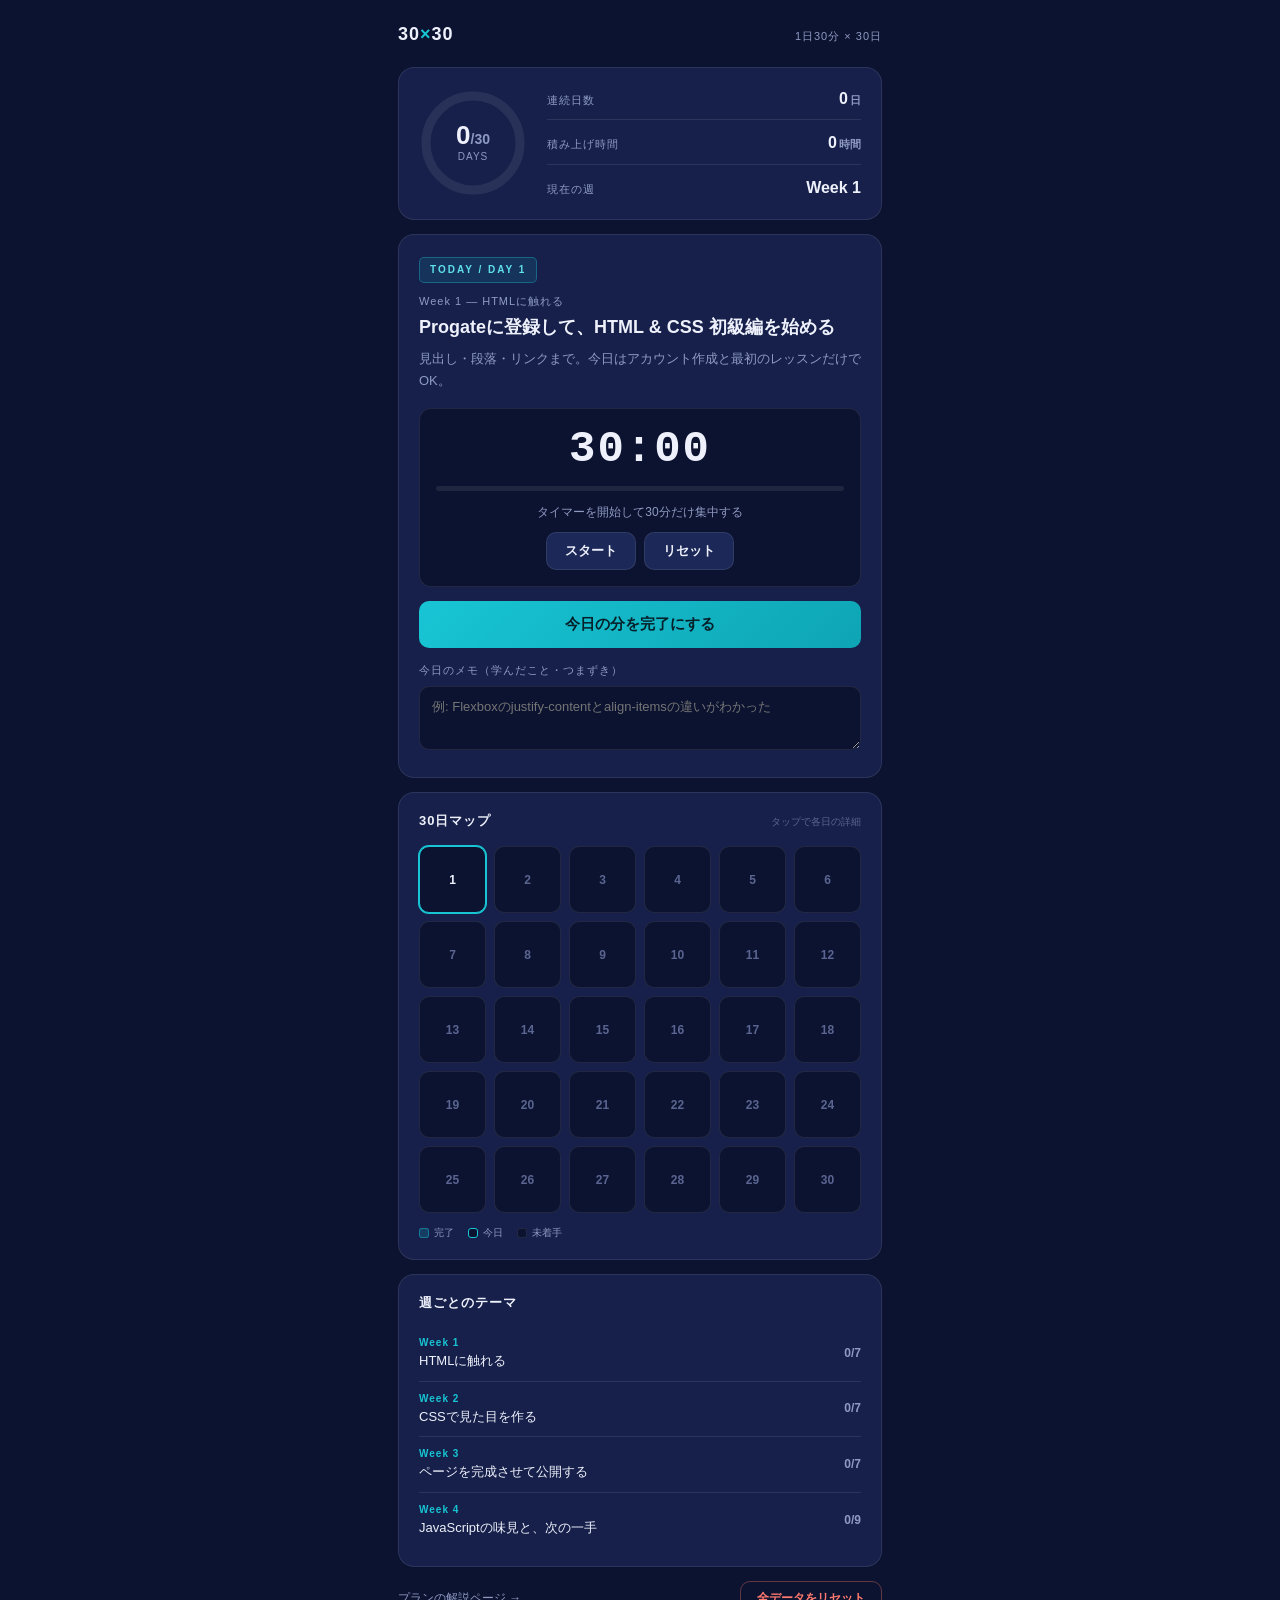
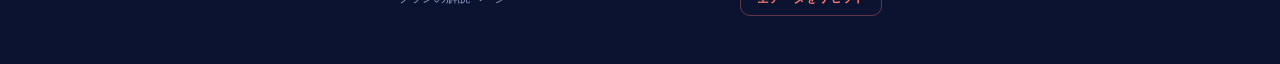
==== index.html @ 1e8e8211 "Add files via upload" ====
<!DOCTYPE html>
<html lang="ja">
<head>
  <meta charset="UTF-8">
  <meta name="viewport" content="width=device-width, initial-scale=1, viewport-fit=cover">
  <meta name="theme-color" content="#0c1330">
  <meta name="apple-mobile-web-app-capable" content="yes">
  <meta name="apple-mobile-web-app-status-bar-style" content="black-translucent">
  <title>30×30 — 1日30分×30日</title>
  <link rel="icon" href="data:image/svg+xml,%3Csvg xmlns='http://www.w3.org/2000/svg' viewBox='0 0 32 32'%3E%3Crect width='32' height='32' rx='7' fill='%230c1330'/%3E%3Ccircle cx='16' cy='16' r='10' fill='none' stroke='%2318c5d4' stroke-width='3.5' stroke-linecap='round' stroke-dasharray='47 16' transform='rotate(-90 16 16)'/%3E%3C/svg%3E">
  <style>
    :root {
      --bg: #0c1330;
      --surface: #16204a;
      --surface2: #1c2857;
      --line: rgba(255, 255, 255, 0.09);
      --text: #eef1fb;
      --muted: #8f9ac2;
      --dim: #5a6591;
      --accent: #18c5d4;
      --accent-soft: #5fe0ea;
      --danger: #ff7a6e;
      --mono: 'SF Mono', ui-monospace, 'Cascadia Code', Menlo, monospace;
    }
    * { box-sizing: border-box; margin: 0; padding: 0; -webkit-tap-highlight-color: transparent; }
    html { height: 100%; }
    body {
      font-family: 'Noto Sans JP', 'Hiragino Kaku Gothic ProN', 'Hiragino Sans', 'Yu Gothic', 'Meiryo', sans-serif;
      background: var(--bg);
      color: var(--text);
      min-height: 100%;
      line-height: 1.6;
      padding: env(safe-area-inset-top) 0 env(safe-area-inset-bottom);
    }
    .app { max-width: 520px; margin: 0 auto; padding: 20px 18px 48px; }

    /* ── Header ── */
    .app-head { display: flex; align-items: baseline; justify-content: space-between; margin-bottom: 18px; }
    .app-title { font-size: 18px; font-weight: 800; letter-spacing: 1px; }
    .app-title .x { color: var(--accent); }
    .app-sub { font-size: 11px; color: var(--muted); letter-spacing: 1px; }

    /* ── Hero: ring + stats ── */
    .hero {
      display: flex; align-items: center; gap: 20px;
      background: var(--surface); border: 1px solid var(--line);
      border-radius: 16px; padding: 18px 20px; margin-bottom: 14px;
    }
    .ring-wrap { position: relative; width: 108px; height: 108px; flex-shrink: 0; }
    .ring-wrap svg { transform: rotate(-90deg); }
    .ring-bg { stroke: rgba(255,255,255,0.08); }
    .ring-fg { stroke: var(--accent); transition: stroke-dashoffset 0.5s ease; }
    .ring-center {
      position: absolute; inset: 0; display: flex; flex-direction: column;
      align-items: center; justify-content: center;
    }
    .ring-center .big { font-size: 26px; font-weight: 800; font-variant-numeric: tabular-nums; line-height: 1.1; }
    .ring-center .small { font-size: 10px; color: var(--muted); letter-spacing: 1px; }
    .hero-stats { flex: 1; display: flex; flex-direction: column; gap: 10px; }
    .stat { display: flex; align-items: baseline; justify-content: space-between; border-bottom: 1px solid var(--line); padding-bottom: 8px; }
    .stat:last-child { border-bottom: none; padding-bottom: 0; }
    .stat .k { font-size: 11px; color: var(--muted); letter-spacing: 1px; }
    .stat .v { font-size: 16px; font-weight: 800; font-variant-numeric: tabular-nums; }
    .stat .v .unit { font-size: 11px; font-weight: 600; color: var(--muted); margin-left: 2px; }

    /* ── Today card ── */
    .today {
      background: var(--surface); border: 1px solid var(--line);
      border-radius: 16px; padding: 20px; margin-bottom: 14px;
    }
    .today-eyebrow {
      display: inline-block; font-size: 10px; font-weight: 800; letter-spacing: 2px;
      color: var(--accent-soft); background: rgba(24,197,212,0.12);
      border: 1px solid rgba(24,197,212,0.35);
      padding: 4px 10px; border-radius: 5px; margin-bottom: 10px;
    }
    .today-week { font-size: 11px; color: var(--muted); letter-spacing: 1px; margin-bottom: 4px; }
    .today-title { font-size: 18px; font-weight: 800; line-height: 1.45; margin-bottom: 8px; text-wrap: balance; }
    .today-desc { font-size: 13px; color: var(--muted); line-height: 1.7; margin-bottom: 16px; }

    /* ── Timer ── */
    .timer {
      background: var(--bg); border: 1px solid var(--line); border-radius: 12px;
      padding: 16px; text-align: center; margin-bottom: 14px;
    }
    .timer-digits {
      font-family: var(--mono); font-size: 44px; font-weight: 700;
      font-variant-numeric: tabular-nums; letter-spacing: 2px; line-height: 1.1;
    }
    .timer.running .timer-digits { color: var(--accent-soft); }
    .timer.finished .timer-digits { color: var(--accent); }
    .timer-track { height: 5px; background: rgba(255,255,255,0.08); border-radius: 3px; overflow: hidden; margin: 12px 0; }
    .timer-fill { height: 100%; width: 0%; background: linear-gradient(90deg, var(--accent), var(--accent-soft)); border-radius: 3px; transition: width 1s linear; }
    .timer-msg { font-size: 12px; color: var(--muted); min-height: 18px; }
    .timer.finished .timer-msg { color: var(--accent-soft); font-weight: 700; }
    .timer-btns { display: flex; gap: 8px; justify-content: center; margin-top: 10px; }

    /* ── Buttons ── */
    button {
      font-family: inherit; cursor: pointer; border: none; border-radius: 10px;
      font-weight: 800; transition: opacity 0.15s ease, transform 0.05s ease;
    }
    button:active { transform: scale(0.98); }
    button:focus-visible { outline: 2px solid var(--accent-soft); outline-offset: 2px; }
    .btn-primary {
      width: 100%; padding: 14px; font-size: 15px;
      background: linear-gradient(135deg, var(--accent), #0ea5b5); color: #06202a;
    }
    .btn-primary:disabled { opacity: 0.35; cursor: default; }
    .btn-ghost {
      padding: 9px 18px; font-size: 13px; background: var(--surface2);
      color: var(--text); border: 1px solid var(--line);
    }
    .btn-danger-ghost {
      padding: 8px 16px; font-size: 12px; background: none;
      color: var(--danger); border: 1px solid rgba(255,122,110,0.35);
    }

    /* ── Note ── */
    .note-field { margin-top: 14px; }
    .note-field label { display: block; font-size: 11px; color: var(--muted); letter-spacing: 1px; margin-bottom: 6px; }
    .note-field textarea {
      width: 100%; min-height: 64px; resize: vertical;
      background: var(--bg); color: var(--text);
      border: 1px solid var(--line); border-radius: 10px;
      padding: 10px 12px; font-family: inherit; font-size: 13px; line-height: 1.6;
    }
    .note-field textarea:focus { outline: none; border-color: rgba(24,197,212,0.5); }

    /* ── Map ── */
    .map-card {
      background: var(--surface); border: 1px solid var(--line);
      border-radius: 16px; padding: 18px 20px; margin-bottom: 14px;
    }
    .map-head { display: flex; justify-content: space-between; align-items: baseline; margin-bottom: 14px; }
    .map-head h2 { font-size: 13px; font-weight: 800; letter-spacing: 1px; }
    .map-head .hint { font-size: 10px; color: var(--dim); }
    .map-grid { display: grid; grid-template-columns: repeat(6, 1fr); gap: 8px; }
    .cell {
      aspect-ratio: 1; border-radius: 10px; border: 1px solid var(--line);
      background: var(--bg); color: var(--dim);
      font-size: 12px; font-weight: 800; font-variant-numeric: tabular-nums;
      display: flex; align-items: center; justify-content: center;
      cursor: pointer; padding: 0;
    }
    .cell.done { background: rgba(24,197,212,0.18); border-color: rgba(24,197,212,0.45); color: var(--accent-soft); }
    .cell.current { border-color: var(--accent); color: var(--text); box-shadow: 0 0 0 1px var(--accent); }
    .cell.selected { background: var(--accent); border-color: var(--accent); color: #06202a; }
    .map-legend { display: flex; gap: 14px; margin-top: 12px; font-size: 10px; color: var(--muted); }
    .map-legend span { display: flex; align-items: center; gap: 5px; }
    .lg { width: 10px; height: 10px; border-radius: 3px; display: inline-block; }
    .lg.done { background: rgba(24,197,212,0.18); border: 1px solid rgba(24,197,212,0.45); }
    .lg.current { background: var(--bg); border: 1px solid var(--accent); }
    .lg.todo { background: var(--bg); border: 1px solid var(--line); }

    /* ── Detail (selected day) ── */
    .detail {
      background: var(--surface); border: 1px solid var(--line);
      border-radius: 16px; padding: 20px; margin-bottom: 14px;
    }
    .detail .status { font-size: 11px; font-weight: 800; letter-spacing: 1px; margin-bottom: 8px; }
    .detail .status.is-done { color: var(--accent-soft); }
    .detail .status.is-todo { color: var(--muted); }
    .detail .today-title { font-size: 16px; }
    .detail .btn-row { margin-top: 14px; }

    /* ── Weeks overview ── */
    .weeks {
      background: var(--surface); border: 1px solid var(--line);
      border-radius: 16px; padding: 18px 20px; margin-bottom: 14px;
    }
    .weeks h2 { font-size: 13px; font-weight: 800; letter-spacing: 1px; margin-bottom: 12px; }
    .week-row { display: flex; justify-content: space-between; align-items: center; padding: 9px 0; border-bottom: 1px solid var(--line); }
    .week-row:last-child { border-bottom: none; }
    .week-row .wl { font-size: 13px; }
    .week-row .wl .wn { font-size: 10px; color: var(--accent); font-weight: 800; letter-spacing: 1px; display: block; }
    .week-row .wc { font-size: 12px; font-weight: 800; color: var(--muted); font-variant-numeric: tabular-nums; }

    /* ── Complete banner ── */
    .complete-banner {
      background: linear-gradient(135deg, rgba(24,197,212,0.18), rgba(95,224,234,0.08));
      border: 1px solid rgba(24,197,212,0.45);
      border-radius: 16px; padding: 22px; text-align: center; margin-bottom: 14px;
    }
    .complete-banner .big { font-size: 22px; font-weight: 800; color: var(--accent-soft); margin-bottom: 6px; }
    .complete-banner p { font-size: 13px; color: var(--text); }
    .complete-banner a { color: var(--accent-soft); font-weight: 800; }

    /* ── Footer ── */
    .app-foot { display: flex; justify-content: space-between; align-items: center; margin-top: 8px; }
    .app-foot a { font-size: 12px; color: var(--muted); text-decoration: none; }
    .app-foot a:hover { color: var(--accent-soft); }

    .hidden { display: none !important; }

    @media (prefers-reduced-motion: reduce) {
      * { transition: none !important; animation: none !important; }
    }
    @media (max-width: 380px) {
      .hero { flex-direction: column; }
      .timer-digits { font-size: 36px; }
    }
  </style>
</head>
<body>
  <div class="app">
    <div class="app-head">
      <div class="app-title">30<span class="x">×</span>30</div>
      <div class="app-sub">1日30分 × 30日</div>
    </div>

    <!-- Hero -->
    <div class="hero">
      <div class="ring-wrap">
        <svg width="108" height="108" viewBox="0 0 108 108" aria-hidden="true">
          <circle class="ring-bg" cx="54" cy="54" r="47" fill="none" stroke-width="9"></circle>
          <circle class="ring-fg" id="ring" cx="54" cy="54" r="47" fill="none" stroke-width="9"
                  stroke-linecap="round" stroke-dasharray="295.3" stroke-dashoffset="295.3"></circle>
        </svg>
        <div class="ring-center">
          <div class="big" id="done-count">0<span style="font-size:14px; color:var(--muted);">/30</span></div>
          <div class="small">DAYS</div>
        </div>
      </div>
      <div class="hero-stats">
        <div class="stat"><span class="k">連続日数</span><span class="v" id="streak">0<span class="unit">日</span></span></div>
        <div class="stat"><span class="k">積み上げ時間</span><span class="v" id="hours">0<span class="unit">時間</span></span></div>
        <div class="stat"><span class="k">現在の週</span><span class="v" id="cur-week">Week 1</span></div>
      </div>
    </div>

    <!-- Complete banner (hidden until all 30 done) -->
    <div class="complete-banner hidden" id="complete-banner">
      <div class="big">30日完走！</div>
      <p>15時間の積み上げ、お疲れさまでした。次は<a href="../income-guide.html">稼ぎ方 完全ガイド</a>でルートを決めて、<a href="../phase1-basics.html">フェーズ1</a>の残りへ。</p>
    </div>

    <!-- Today -->
    <div class="today" id="today-card">
      <span class="today-eyebrow" id="today-eyebrow">TODAY / DAY 1</span>
      <div class="today-week" id="today-week"></div>
      <div class="today-title" id="today-title"></div>
      <div class="today-desc" id="today-desc"></div>

      <div class="timer" id="timer">
        <div class="timer-digits" id="timer-digits">30:00</div>
        <div class="timer-track"><div class="timer-fill" id="timer-fill"></div></div>
        <div class="timer-msg" id="timer-msg">タイマーを開始して30分だけ集中する</div>
        <div class="timer-btns">
          <button class="btn-ghost" id="timer-toggle" type="button">スタート</button>
          <button class="btn-ghost" id="timer-reset" type="button">リセット</button>
        </div>
      </div>

      <button class="btn-primary" id="done-btn" type="button">今日の分を完了にする</button>

      <div class="note-field">
        <label for="today-note">今日のメモ（学んだこと・つまずき）</label>
        <textarea id="today-note" placeholder="例: Flexboxのjustify-contentとalign-itemsの違いがわかった"></textarea>
      </div>
    </div>

    <!-- Map -->
    <div class="map-card">
      <div class="map-head">
        <h2>30日マップ</h2>
        <span class="hint">タップで各日の詳細</span>
      </div>
      <div class="map-grid" id="map-grid"></div>
      <div class="map-legend">
        <span><i class="lg done"></i>完了</span>
        <span><i class="lg current"></i>今日</span>
        <span><i class="lg todo"></i>未着手</span>
      </div>
    </div>

    <!-- Selected day detail -->
    <div class="detail hidden" id="detail">
      <div class="status" id="detail-status"></div>
      <div class="today-week" id="detail-week"></div>
      <div class="today-title" id="detail-title"></div>
      <div class="today-desc" id="detail-desc"></div>
      <div class="note-field">
        <label for="detail-note">この日のメモ</label>
        <textarea id="detail-note"></textarea>
      </div>
      <div class="btn-row">
        <button class="btn-ghost" id="detail-toggle" type="button">完了にする</button>
      </div>
    </div>

    <!-- Weeks -->
    <div class="weeks">
      <h2>週ごとのテーマ</h2>
      <div id="week-rows"></div>
    </div>

    <div class="app-foot">
      <a href="../thirty-day-plan.html">プランの解説ページ →</a>
      <button class="btn-danger-ghost" id="reset-all" type="button">全データをリセット</button>
    </div>
  </div>

  <script>
    (function () {
      'use strict';

      var STORAGE_KEY = 'engineer-30day-app-v1';
      var TIMER_SECONDS = 30 * 60;
      var RING_CIRCUMFERENCE = 295.3;

      var WEEKS = [
        { label: 'Week 1', theme: 'HTMLに触れる' },
        { label: 'Week 2', theme: 'CSSで見た目を作る' },
        { label: 'Week 3', theme: 'ページを完成させて公開する' },
        { label: 'Week 4', theme: 'JavaScriptの味見と、次の一手' }
      ];

      // w: week index (0-3)
      var TASKS = [
        { w: 0, t: 'Progateに登録して、HTML & CSS 初級編を始める', d: '見出し・段落・リンクまで。今日はアカウント作成と最初のレッスンだけでOK。' },
        { w: 0, t: '画像・リストのタグを学ぶ', d: 'img・ul/ol/li。Progateの続きを30分進める。' },
        { w: 0, t: 'フォームとボタンのタグを学ぶ', d: 'input・button・form。「見たことある部品」がタグで書けることを実感する。' },
        { w: 0, t: 'HTML & CSS 初級編のHTMLパートを終える', d: '終わらなければ翌日に持ち越してOK。進捗より継続が優先。' },
        { w: 0, t: 'VS CodeとChromeを準備して、hello.htmlを作る', d: 'ローカルにファイルを作り、ブラウザで開く。教材の外で動かす最初の一歩。' },
        { w: 0, t: '自己紹介ページの骨組みをHTMLだけで書く', d: '名前・趣味・好きなもの3つ。見た目は気にしない。構造だけ。' },
        { w: 0, t: '週の復習 — わからなかったタグをMDNで3つ調べる', d: '「調べて解決する」練習。エンジニアの仕事の半分はこれ。' },
        { w: 1, t: 'CSSの基本 — セレクタ・色・フォント', d: 'ProgateのCSSパートへ。HTMLに色がつく瞬間を体験する。' },
        { w: 1, t: 'ボックスモデルを理解する', d: 'margin・padding・border。CSSで最初につまずく場所なので30分まるごと使う。' },
        { w: 1, t: 'Flexboxで横並びを作る', d: 'display: flex。現代のレイアウトの主役。' },
        { w: 1, t: 'Flexbox Froggyで遊びながら定着させる', d: '無料のブラウザゲーム。24面クリアを目指す（終わらなくてOK）。' },
        { w: 1, t: '自己紹介ページにCSSを当てる', d: '背景色・文字色・余白。DAY 6の骨組みに見た目をつける。' },
        { w: 1, t: 'ヘッダーとカード風レイアウトを作る', d: '上部にタイトルバー、コンテンツを白いカードに。Flexboxを実戦投入。' },
        { w: 1, t: '週の復習 — 好きなサイトを観察して1ブロック真似る', d: '「このボタンはどう作られている？」と右クリック→検証で覗いてみる。' },
        { w: 2, t: 'フォントと配色を決めて適用する', d: 'Google Fontsから1書体、色は3色まで（背景・文字・アクセント）。' },
        { w: 2, t: 'メディアクエリの基本を学ぶ', d: '@media (max-width: 600px)。画面幅で見た目を変える仕組み。' },
        { w: 2, t: '自己紹介ページをスマホ対応にする', d: 'Chromeの検証モードでスマホ表示を確認しながら調整。' },
        { w: 2, t: 'GitHubアカウントとリポジトリを作る', d: 'アカウント作成 → 「my-profile」リポジトリ作成 → ファイルをアップロード。' },
        { w: 2, t: 'GitHub Pagesで公開する', d: 'Settings → Pages → 公開。自分のページがURL付きでネット上に存在する日。' },
        { w: 2, t: '公開ページをスマホの実機で見て微調整する', d: '文字が小さい・はみ出す等を直して再アップロード。' },
        { w: 2, t: '週の復習 — 公開URLを1人に見せて感想を1つもらう', d: '「人に見せる」心理的ハードルを最小サイズで越えておく。' },
        { w: 3, t: 'JavaScript初級を始める — 変数と計算', d: 'ProgateのJavaScriptコースへ。「動きを作る言語」の最初の一歩。' },
        { w: 3, t: '条件分岐（if / else）', d: '「もし〜なら」をコードで書く。プログラミングの本体に触れる。' },
        { w: 3, t: '関数', d: '処理に名前をつけて使い回す仕組み。' },
        { w: 3, t: '配列とループ', d: '複数のデータをまとめて処理する。ここまでがJSの基礎4点セット。' },
        { w: 3, t: 'DOM操作の初歩 — ボタンで文字を変える', d: 'HTMLの要素をJSから書き換える。Webページが「動く」原理。' },
        { w: 3, t: '自己紹介ページに「動く要素」を1つ足す', d: 'ボタンで挨拶が切り替わる、ダークモード切替など。小さくてOK。' },
        { w: 3, t: '総復習 — できたこと・わからないことを書き出す', d: '箇条書きでOK。この記録が次の計画の材料になる。' },
        { w: 3, t: '「稼ぎ方 完全ガイド」を読んで目標ルートを決める', d: '正社員・副業・フリーランス。どこを目指すかで次の学習内容が変わる。' },
        { w: 3, t: '次の30日の計画を立てる', d: '時間を増やして本格参入するか、30分継続か。ここまで来たら適性は十分ある。' }
      ];

      // ── State ──
      function load() {
        try {
          var raw = JSON.parse(localStorage.getItem(STORAGE_KEY));
          if (raw && typeof raw === 'object' && raw.days) return raw;
        } catch (e) { /* fall through */ }
        return { days: {} };
      }
      function save() { localStorage.setItem(STORAGE_KEY, JSON.stringify(state)); }

      var state = load();
      var selectedDay = null; // 1-based day shown in detail panel, or null

      function dayData(n) { return state.days[n] || {}; }
      function isDone(n) { return !!dayData(n).done; }
      function setDay(n, patch) {
        var cur = state.days[n] || {};
        for (var k in patch) cur[k] = patch[k];
        state.days[n] = cur;
        save();
      }

      function currentDay() {
        for (var i = 1; i <= 30; i++) { if (!isDone(i)) return i; }
        return null; // all complete
      }
      function doneCount() {
        var c = 0;
        for (var i = 1; i <= 30; i++) { if (isDone(i)) c++; }
        return c;
      }

      function localDateStr(d) {
        return d.getFullYear() + '-' +
          String(d.getMonth() + 1).padStart(2, '0') + '-' +
          String(d.getDate()).padStart(2, '0');
      }
      function streak() {
        var dates = {};
        for (var i = 1; i <= 30; i++) {
          var da = dayData(i);
          if (da.done && da.doneAt) dates[da.doneAt] = true;
        }
        var count = 0;
        var cursor = new Date();
        // streak counts through yesterday if today's session isn't done yet
        if (!dates[localDateStr(cursor)]) cursor.setDate(cursor.getDate() - 1);
        while (dates[localDateStr(cursor)]) {
          count++;
          cursor.setDate(cursor.getDate() - 1);
        }
        return count;
      }

      // ── Elements ──
      var $ = function (id) { return document.getElementById(id); };
      var ring = $('ring');
      var mapGrid = $('map-grid');
      var weekRows = $('week-rows');

      // Build map cells once
      var cells = [];
      for (var i = 1; i <= 30; i++) {
        (function (n) {
          var b = document.createElement('button');
          b.type = 'button';
          b.className = 'cell';
          b.textContent = n;
          b.setAttribute('aria-label', 'DAY ' + n + ': ' + TASKS[n - 1].t);
          b.addEventListener('click', function () {
            selectedDay = (selectedDay === n) ? null : n;
            render();
            if (selectedDay) $('detail').scrollIntoView({ behavior: 'smooth', block: 'nearest' });
          });
          mapGrid.appendChild(b);
          cells.push(b);
        })(i);
      }

      // ── Render ──
      function render() {
        var done = doneCount();
        var cur = currentDay();

        // hero
        $('done-count').innerHTML = done + '<span style="font-size:14px; color:var(--muted);">/30</span>';
        ring.style.strokeDashoffset = String(RING_CIRCUMFERENCE * (1 - done / 30));
        $('streak').innerHTML = streak() + '<span class="unit">日</span>';
        $('hours').innerHTML = (Math.round(done * 0.5 * 10) / 10) + '<span class="unit">時間</span>';
        $('cur-week').textContent = cur ? WEEKS[TASKS[cur - 1].w].label : '完走';

        // today card / complete banner
        if (cur === null) {
          $('complete-banner').classList.remove('hidden');
          $('today-card').classList.add('hidden');
        } else {
          $('complete-banner').classList.add('hidden');
          $('today-card').classList.remove('hidden');
          var task = TASKS[cur - 1];
          $('today-eyebrow').textContent = 'TODAY / DAY ' + cur;
          $('today-week').textContent = WEEKS[task.w].label + ' — ' + WEEKS[task.w].theme;
          $('today-title').textContent = task.t;
          $('today-desc').textContent = task.d;
          var note = $('today-note');
          if (note.dataset.day !== String(cur)) {
            note.dataset.day = String(cur);
            note.value = dayData(cur).note || '';
          }
        }

        // map
        cells.forEach(function (cell, idx) {
          var n = idx + 1;
          cell.classList.toggle('done', isDone(n));
          cell.classList.toggle('current', cur === n);
          cell.classList.toggle('selected', selectedDay === n);
        });

        // detail
        if (selectedDay) {
          $('detail').classList.remove('hidden');
          var t = TASKS[selectedDay - 1];
          var d = dayData(selectedDay);
          var st = $('detail-status');
          st.textContent = 'DAY ' + selectedDay + ' — ' + (d.done ? '完了' + (d.doneAt ? '（' + d.doneAt + '）' : '') : '未完了');
          st.className = 'status ' + (d.done ? 'is-done' : 'is-todo');
          $('detail-week').textContent = WEEKS[t.w].label + ' — ' + WEEKS[t.w].theme;
          $('detail-title').textContent = t.t;
          $('detail-desc').textContent = t.d;
          $('detail-toggle').textContent = d.done ? '未完了に戻す' : '完了にする';
          var dnote = $('detail-note');
          if (dnote.dataset.day !== String(selectedDay)) {
            dnote.dataset.day = String(selectedDay);
            dnote.value = d.note || '';
          }
        } else {
          $('detail').classList.add('hidden');
          $('detail-note').dataset.day = '';
        }

        // weeks overview
        weekRows.innerHTML = '';
        WEEKS.forEach(function (w, wi) {
          var total = 0, wd = 0;
          TASKS.forEach(function (t, ti) {
            if (t.w === wi) { total++; if (isDone(ti + 1)) wd++; }
          });
          var row = document.createElement('div');
          row.className = 'week-row';
          var left = document.createElement('div');
          left.className = 'wl';
          var wn = document.createElement('span');
          wn.className = 'wn';
          wn.textContent = w.label;
          left.appendChild(wn);
          left.appendChild(document.createTextNode(w.theme));
          var right = document.createElement('span');
          right.className = 'wc';
          right.textContent = wd + '/' + total;
          row.appendChild(left);
          row.appendChild(right);
          weekRows.appendChild(row);
        });
      }

      // ── Actions ──
      $('done-btn').addEventListener('click', function () {
        var cur = currentDay();
        if (cur === null) return;
        setDay(cur, { done: true, doneAt: localDateStr(new Date()) });
        resetTimer();
        render();
      });

      $('today-note').addEventListener('input', function () {
        var day = Number(this.dataset.day);
        if (day) setDay(day, { note: this.value });
      });

      $('detail-note').addEventListener('input', function () {
        var day = Number(this.dataset.day);
        if (day) setDay(day, { note: this.value });
      });

      $('detail-toggle').addEventListener('click', function () {
        if (!selectedDay) return;
        var d = dayData(selectedDay);
        if (d.done) {
          setDay(selectedDay, { done: false, doneAt: null });
        } else {
          setDay(selectedDay, { done: true, doneAt: localDateStr(new Date()) });
        }
        render();
      });

      $('reset-all').addEventListener('click', function () {
        if (!confirm('30日分の進捗とメモをすべて削除します。よろしいですか？')) return;
        state = { days: {} };
        save();
        selectedDay = null;
        resetTimer();
        render();
      });

      // ── Timer ──
      var remaining = TIMER_SECONDS;
      var ticking = null;

      function fmt(sec) {
        var m = Math.floor(sec / 60);
        var s = sec % 60;
        return String(m).padStart(2, '0') + ':' + String(s).padStart(2, '0');
      }
      function renderTimer() {
        $('timer-digits').textContent = fmt(remaining);
        $('timer-fill').style.width = ((TIMER_SECONDS - remaining) / TIMER_SECONDS * 100) + '%';
        document.title = ticking ? fmt(remaining) + ' — 30×30' : '30×30 — 1日30分×30日';
      }
      function stopTicking() {
        if (ticking) { clearInterval(ticking); ticking = null; }
        $('timer').classList.remove('running');
        $('timer-toggle').textContent = remaining === TIMER_SECONDS ? 'スタート' : '再開';
      }
      function resetTimer() {
        stopTicking();
        remaining = TIMER_SECONDS;
        $('timer').classList.remove('finished');
        $('timer-msg').textContent = 'タイマーを開始して30分だけ集中する';
        $('timer-toggle').textContent = 'スタート';
        $('timer-toggle').disabled = false;
        renderTimer();
      }
      function finishTimer() {
        stopTicking();
        $('timer').classList.add('finished');
        $('timer-msg').textContent = '30分お疲れさまでした。ここで強制終了 — 完了ボタンへ！';
        $('timer-toggle').disabled = true;
        if (navigator.vibrate) navigator.vibrate([200, 100, 200]);
        renderTimer();
      }

      $('timer-toggle').addEventListener('click', function () {
        if (ticking) { stopTicking(); renderTimer(); return; }
        if (remaining <= 0) return;
        $('timer').classList.add('running');
        $('timer-toggle').textContent = '一時停止';
        $('timer-msg').textContent = '集中タイム — 乗ってきても30分で止めるのがコツ';
        var lastTick = Date.now();
        ticking = setInterval(function () {
          var now = Date.now();
          var elapsed = Math.round((now - lastTick) / 1000);
          if (elapsed >= 1) {
            remaining = Math.max(0, remaining - elapsed);
            lastTick = now;
            renderTimer();
            if (remaining <= 0) finishTimer();
          }
        }, 250);
      });

      $('timer-reset').addEventListener('click', resetTimer);

      // ── Init ──
      renderTimer();
      render();
    })();
  </script>
</body>
</html>
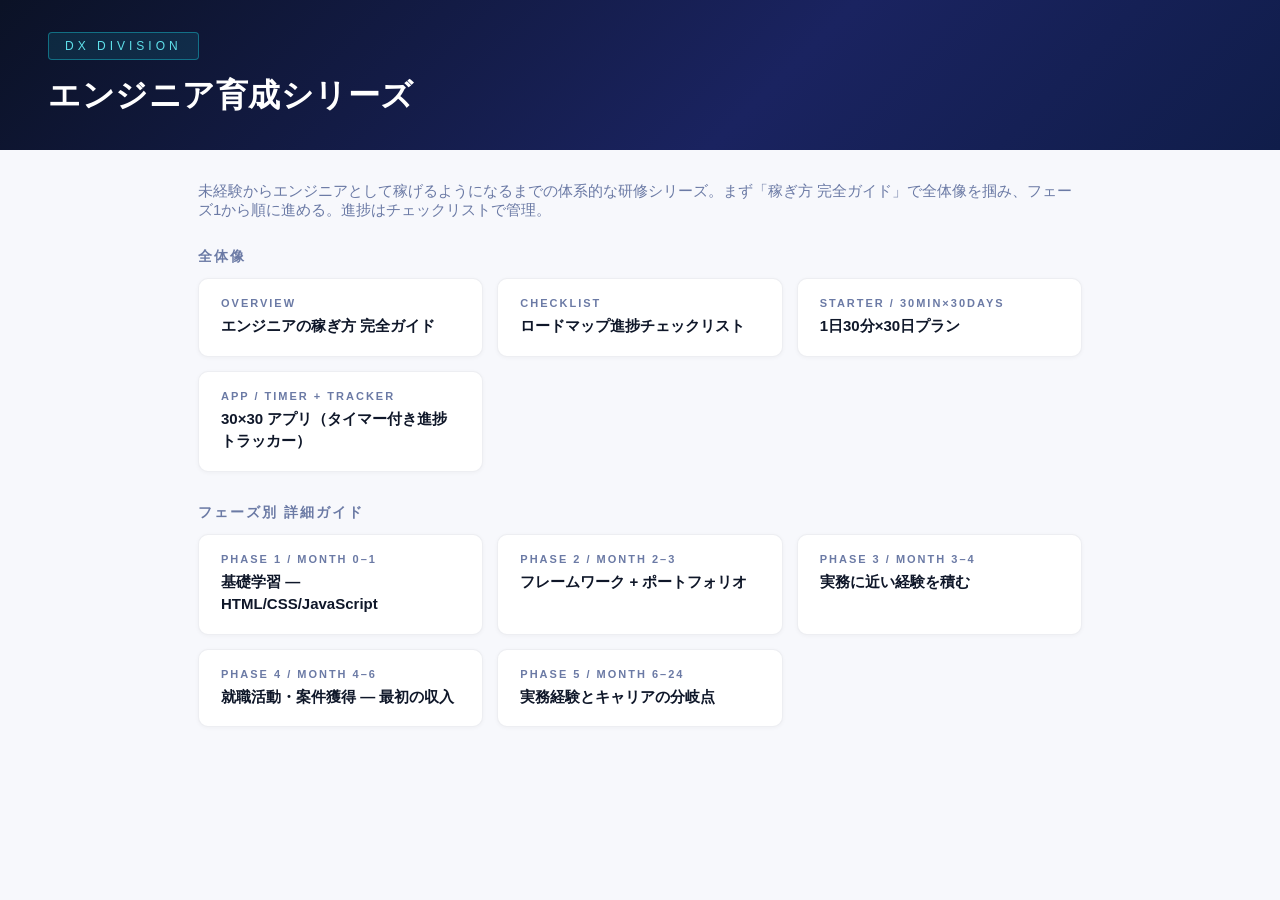
==== commit 0a4edc00: "Add files via upload" ====
--- a/index.html
+++ b/index.html
@@ -2,620 +2,66 @@
 <html lang="ja">
 <head>
   <meta charset="UTF-8">
-  <meta name="viewport" content="width=device-width, initial-scale=1, viewport-fit=cover">
-  <meta name="theme-color" content="#0c1330">
-  <meta name="apple-mobile-web-app-capable" content="yes">
-  <meta name="apple-mobile-web-app-status-bar-style" content="black-translucent">
-  <title>30×30 — 1日30分×30日</title>
-  <link rel="icon" href="data:image/svg+xml,%3Csvg xmlns='http://www.w3.org/2000/svg' viewBox='0 0 32 32'%3E%3Crect width='32' height='32' rx='7' fill='%230c1330'/%3E%3Ccircle cx='16' cy='16' r='10' fill='none' stroke='%2318c5d4' stroke-width='3.5' stroke-linecap='round' stroke-dasharray='47 16' transform='rotate(-90 16 16)'/%3E%3C/svg%3E">
+  <title>エンジニア育成シリーズ - DX室</title>
+  <link rel="stylesheet" href="style.css">
   <style>
-    :root {
-      --bg: #0c1330;
-      --surface: #16204a;
-      --surface2: #1c2857;
-      --line: rgba(255, 255, 255, 0.09);
-      --text: #eef1fb;
-      --muted: #8f9ac2;
-      --dim: #5a6591;
-      --accent: #18c5d4;
-      --accent-soft: #5fe0ea;
-      --danger: #ff7a6e;
-      --mono: 'SF Mono', ui-monospace, 'Cascadia Code', Menlo, monospace;
-    }
-    * { box-sizing: border-box; margin: 0; padding: 0; -webkit-tap-highlight-color: transparent; }
-    html { height: 100%; }
-    body {
-      font-family: 'Noto Sans JP', 'Hiragino Kaku Gothic ProN', 'Hiragino Sans', 'Yu Gothic', 'Meiryo', sans-serif;
-      background: var(--bg);
-      color: var(--text);
-      min-height: 100%;
-      line-height: 1.6;
-      padding: env(safe-area-inset-top) 0 env(safe-area-inset-bottom);
-    }
-    .app { max-width: 520px; margin: 0 auto; padding: 20px 18px 48px; }
-
-    /* ── Header ── */
-    .app-head { display: flex; align-items: baseline; justify-content: space-between; margin-bottom: 18px; }
-    .app-title { font-size: 18px; font-weight: 800; letter-spacing: 1px; }
-    .app-title .x { color: var(--accent); }
-    .app-sub { font-size: 11px; color: var(--muted); letter-spacing: 1px; }
-
-    /* ── Hero: ring + stats ── */
-    .hero {
-      display: flex; align-items: center; gap: 20px;
-      background: var(--surface); border: 1px solid var(--line);
-      border-radius: 16px; padding: 18px 20px; margin-bottom: 14px;
-    }
-    .ring-wrap { position: relative; width: 108px; height: 108px; flex-shrink: 0; }
-    .ring-wrap svg { transform: rotate(-90deg); }
-    .ring-bg { stroke: rgba(255,255,255,0.08); }
-    .ring-fg { stroke: var(--accent); transition: stroke-dashoffset 0.5s ease; }
-    .ring-center {
-      position: absolute; inset: 0; display: flex; flex-direction: column;
-      align-items: center; justify-content: center;
-    }
-    .ring-center .big { font-size: 26px; font-weight: 800; font-variant-numeric: tabular-nums; line-height: 1.1; }
-    .ring-center .small { font-size: 10px; color: var(--muted); letter-spacing: 1px; }
-    .hero-stats { flex: 1; display: flex; flex-direction: column; gap: 10px; }
-    .stat { display: flex; align-items: baseline; justify-content: space-between; border-bottom: 1px solid var(--line); padding-bottom: 8px; }
-    .stat:last-child { border-bottom: none; padding-bottom: 0; }
-    .stat .k { font-size: 11px; color: var(--muted); letter-spacing: 1px; }
-    .stat .v { font-size: 16px; font-weight: 800; font-variant-numeric: tabular-nums; }
-    .stat .v .unit { font-size: 11px; font-weight: 600; color: var(--muted); margin-left: 2px; }
-
-    /* ── Today card ── */
-    .today {
-      background: var(--surface); border: 1px solid var(--line);
-      border-radius: 16px; padding: 20px; margin-bottom: 14px;
-    }
-    .today-eyebrow {
-      display: inline-block; font-size: 10px; font-weight: 800; letter-spacing: 2px;
-      color: var(--accent-soft); background: rgba(24,197,212,0.12);
-      border: 1px solid rgba(24,197,212,0.35);
-      padding: 4px 10px; border-radius: 5px; margin-bottom: 10px;
-    }
-    .today-week { font-size: 11px; color: var(--muted); letter-spacing: 1px; margin-bottom: 4px; }
-    .today-title { font-size: 18px; font-weight: 800; line-height: 1.45; margin-bottom: 8px; text-wrap: balance; }
-    .today-desc { font-size: 13px; color: var(--muted); line-height: 1.7; margin-bottom: 16px; }
-
-    /* ── Timer ── */
-    .timer {
-      background: var(--bg); border: 1px solid var(--line); border-radius: 12px;
-      padding: 16px; text-align: center; margin-bottom: 14px;
-    }
-    .timer-digits {
-      font-family: var(--mono); font-size: 44px; font-weight: 700;
-      font-variant-numeric: tabular-nums; letter-spacing: 2px; line-height: 1.1;
-    }
-    .timer.running .timer-digits { color: var(--accent-soft); }
-    .timer.finished .timer-digits { color: var(--accent); }
-    .timer-track { height: 5px; background: rgba(255,255,255,0.08); border-radius: 3px; overflow: hidden; margin: 12px 0; }
-    .timer-fill { height: 100%; width: 0%; background: linear-gradient(90deg, var(--accent), var(--accent-soft)); border-radius: 3px; transition: width 1s linear; }
-    .timer-msg { font-size: 12px; color: var(--muted); min-height: 18px; }
-    .timer.finished .timer-msg { color: var(--accent-soft); font-weight: 700; }
-    .timer-btns { display: flex; gap: 8px; justify-content: center; margin-top: 10px; }
-
-    /* ── Buttons ── */
-    button {
-      font-family: inherit; cursor: pointer; border: none; border-radius: 10px;
-      font-weight: 800; transition: opacity 0.15s ease, transform 0.05s ease;
-    }
-    button:active { transform: scale(0.98); }
-    button:focus-visible { outline: 2px solid var(--accent-soft); outline-offset: 2px; }
-    .btn-primary {
-      width: 100%; padding: 14px; font-size: 15px;
-      background: linear-gradient(135deg, var(--accent), #0ea5b5); color: #06202a;
-    }
-    .btn-primary:disabled { opacity: 0.35; cursor: default; }
-    .btn-ghost {
-      padding: 9px 18px; font-size: 13px; background: var(--surface2);
-      color: var(--text); border: 1px solid var(--line);
-    }
-    .btn-danger-ghost {
-      padding: 8px 16px; font-size: 12px; background: none;
-      color: var(--danger); border: 1px solid rgba(255,122,110,0.35);
-    }
-
-    /* ── Note ── */
-    .note-field { margin-top: 14px; }
-    .note-field label { display: block; font-size: 11px; color: var(--muted); letter-spacing: 1px; margin-bottom: 6px; }
-    .note-field textarea {
-      width: 100%; min-height: 64px; resize: vertical;
-      background: var(--bg); color: var(--text);
-      border: 1px solid var(--line); border-radius: 10px;
-      padding: 10px 12px; font-family: inherit; font-size: 13px; line-height: 1.6;
-    }
-    .note-field textarea:focus { outline: none; border-color: rgba(24,197,212,0.5); }
-
-    /* ── Map ── */
-    .map-card {
-      background: var(--surface); border: 1px solid var(--line);
-      border-radius: 16px; padding: 18px 20px; margin-bottom: 14px;
-    }
-    .map-head { display: flex; justify-content: space-between; align-items: baseline; margin-bottom: 14px; }
-    .map-head h2 { font-size: 13px; font-weight: 800; letter-spacing: 1px; }
-    .map-head .hint { font-size: 10px; color: var(--dim); }
-    .map-grid { display: grid; grid-template-columns: repeat(6, 1fr); gap: 8px; }
-    .cell {
-      aspect-ratio: 1; border-radius: 10px; border: 1px solid var(--line);
-      background: var(--bg); color: var(--dim);
-      font-size: 12px; font-weight: 800; font-variant-numeric: tabular-nums;
-      display: flex; align-items: center; justify-content: center;
-      cursor: pointer; padding: 0;
-    }
-    .cell.done { background: rgba(24,197,212,0.18); border-color: rgba(24,197,212,0.45); color: var(--accent-soft); }
-    .cell.current { border-color: var(--accent); color: var(--text); box-shadow: 0 0 0 1px var(--accent); }
-    .cell.selected { background: var(--accent); border-color: var(--accent); color: #06202a; }
-    .map-legend { display: flex; gap: 14px; margin-top: 12px; font-size: 10px; color: var(--muted); }
-    .map-legend span { display: flex; align-items: center; gap: 5px; }
-    .lg { width: 10px; height: 10px; border-radius: 3px; display: inline-block; }
-    .lg.done { background: rgba(24,197,212,0.18); border: 1px solid rgba(24,197,212,0.45); }
-    .lg.current { background: var(--bg); border: 1px solid var(--accent); }
-    .lg.todo { background: var(--bg); border: 1px solid var(--line); }
-
-    /* ── Detail (selected day) ── */
-    .detail {
-      background: var(--surface); border: 1px solid var(--line);
-      border-radius: 16px; padding: 20px; margin-bottom: 14px;
-    }
-    .detail .status { font-size: 11px; font-weight: 800; letter-spacing: 1px; margin-bottom: 8px; }
-    .detail .status.is-done { color: var(--accent-soft); }
-    .detail .status.is-todo { color: var(--muted); }
-    .detail .today-title { font-size: 16px; }
-    .detail .btn-row { margin-top: 14px; }
-
-    /* ── Weeks overview ── */
-    .weeks {
-      background: var(--surface); border: 1px solid var(--line);
-      border-radius: 16px; padding: 18px 20px; margin-bottom: 14px;
-    }
-    .weeks h2 { font-size: 13px; font-weight: 800; letter-spacing: 1px; margin-bottom: 12px; }
-    .week-row { display: flex; justify-content: space-between; align-items: center; padding: 9px 0; border-bottom: 1px solid var(--line); }
-    .week-row:last-child { border-bottom: none; }
-    .week-row .wl { font-size: 13px; }
-    .week-row .wl .wn { font-size: 10px; color: var(--accent); font-weight: 800; letter-spacing: 1px; display: block; }
-    .week-row .wc { font-size: 12px; font-weight: 800; color: var(--muted); font-variant-numeric: tabular-nums; }
-
-    /* ── Complete banner ── */
-    .complete-banner {
-      background: linear-gradient(135deg, rgba(24,197,212,0.18), rgba(95,224,234,0.08));
-      border: 1px solid rgba(24,197,212,0.45);
-      border-radius: 16px; padding: 22px; text-align: center; margin-bottom: 14px;
-    }
-    .complete-banner .big { font-size: 22px; font-weight: 800; color: var(--accent-soft); margin-bottom: 6px; }
-    .complete-banner p { font-size: 13px; color: var(--text); }
-    .complete-banner a { color: var(--accent-soft); font-weight: 800; }
-
-    /* ── Footer ── */
-    .app-foot { display: flex; justify-content: space-between; align-items: center; margin-top: 8px; }
-    .app-foot a { font-size: 12px; color: var(--muted); text-decoration: none; }
-    .app-foot a:hover { color: var(--accent-soft); }
-
-    .hidden { display: none !important; }
-
-    @media (prefers-reduced-motion: reduce) {
-      * { transition: none !important; animation: none !important; }
-    }
-    @media (max-width: 380px) {
-      .hero { flex-direction: column; }
-      .timer-digits { font-size: 36px; }
-    }
+    main { max-width: 980px; margin: 0 auto; }
+    .lead { color: #6b7aa5; font-size: 15px; margin-bottom: 28px; }
+    .section-title { font-size: 14px; color: #6b7aa5; letter-spacing: 2px; text-transform: uppercase; margin: 32px 0 12px; }
+    .section-title:first-of-type { margin-top: 0; }
   </style>
 </head>
 <body>
-  <div class="app">
-    <div class="app-head">
-      <div class="app-title">30<span class="x">×</span>30</div>
-      <div class="app-sub">1日30分 × 30日</div>
+  <header class="page-header">
+    <span class="badge">DX DIVISION</span>
+    <h1>エンジニア育成シリーズ</h1>
+  </header>
+  <main>
+    <p class="lead">未経験からエンジニアとして稼げるようになるまでの体系的な研修シリーズ。まず「稼ぎ方 完全ガイド」で全体像を掴み、フェーズ1から順に進める。進捗はチェックリストで管理。</p>
+
+    <h2 class="section-title">全体像</h2>
+    <div class="card-grid">
+      <a class="card" href="income-guide.html">
+        <div class="card-label">Overview</div>
+        <div class="card-value">エンジニアの稼ぎ方 完全ガイド</div>
+      </a>
+      <a class="card" href="roadmap-checklist.html">
+        <div class="card-label">Checklist</div>
+        <div class="card-value">ロードマップ進捗チェックリスト</div>
+      </a>
+      <a class="card" href="thirty-day-plan.html">
+        <div class="card-label">Starter / 30min×30days</div>
+        <div class="card-value">1日30分×30日プラン</div>
+      </a>
+      <a class="card" href="app/">
+        <div class="card-label">App / Timer + Tracker</div>
+        <div class="card-value">30×30 アプリ（タイマー付き進捗トラッカー）</div>
+      </a>
     </div>
 
-    <!-- Hero -->
-    <div class="hero">
-      <div class="ring-wrap">
-        <svg width="108" height="108" viewBox="0 0 108 108" aria-hidden="true">
-          <circle class="ring-bg" cx="54" cy="54" r="47" fill="none" stroke-width="9"></circle>
-          <circle class="ring-fg" id="ring" cx="54" cy="54" r="47" fill="none" stroke-width="9"
-                  stroke-linecap="round" stroke-dasharray="295.3" stroke-dashoffset="295.3"></circle>
-        </svg>
-        <div class="ring-center">
-          <div class="big" id="done-count">0<span style="font-size:14px; color:var(--muted);">/30</span></div>
-          <div class="small">DAYS</div>
-        </div>
-      </div>
-      <div class="hero-stats">
-        <div class="stat"><span class="k">連続日数</span><span class="v" id="streak">0<span class="unit">日</span></span></div>
-        <div class="stat"><span class="k">積み上げ時間</span><span class="v" id="hours">0<span class="unit">時間</span></span></div>
-        <div class="stat"><span class="k">現在の週</span><span class="v" id="cur-week">Week 1</span></div>
-      </div>
+    <h2 class="section-title">フェーズ別 詳細ガイド</h2>
+    <div class="card-grid">
+      <a class="card" href="phase1-basics.html">
+        <div class="card-label">Phase 1 / Month 0–1</div>
+        <div class="card-value">基礎学習 — HTML/CSS/JavaScript</div>
+      </a>
+      <a class="card" href="phase2-portfolio.html">
+        <div class="card-label">Phase 2 / Month 2–3</div>
+        <div class="card-value">フレームワーク + ポートフォリオ</div>
+      </a>
+      <a class="card" href="phase3-experience.html">
+        <div class="card-label">Phase 3 / Month 3–4</div>
+        <div class="card-value">実務に近い経験を積む</div>
+      </a>
+      <a class="card" href="phase4-first-income.html">
+        <div class="card-label">Phase 4 / Month 4–6</div>
+        <div class="card-value">就職活動・案件獲得 — 最初の収入</div>
+      </a>
+      <a class="card" href="phase5-growth.html">
+        <div class="card-label">Phase 5 / Month 6–24</div>
+        <div class="card-value">実務経験とキャリアの分岐点</div>
+      </a>
     </div>
-
-    <!-- Complete banner (hidden until all 30 done) -->
-    <div class="complete-banner hidden" id="complete-banner">
-      <div class="big">30日完走！</div>
-      <p>15時間の積み上げ、お疲れさまでした。次は<a href="../income-guide.html">稼ぎ方 完全ガイド</a>でルートを決めて、<a href="../phase1-basics.html">フェーズ1</a>の残りへ。</p>
-    </div>
-
-    <!-- Today -->
-    <div class="today" id="today-card">
-      <span class="today-eyebrow" id="today-eyebrow">TODAY / DAY 1</span>
-      <div class="today-week" id="today-week"></div>
-      <div class="today-title" id="today-title"></div>
-      <div class="today-desc" id="today-desc"></div>
-
-      <div class="timer" id="timer">
-        <div class="timer-digits" id="timer-digits">30:00</div>
-        <div class="timer-track"><div class="timer-fill" id="timer-fill"></div></div>
-        <div class="timer-msg" id="timer-msg">タイマーを開始して30分だけ集中する</div>
-        <div class="timer-btns">
-          <button class="btn-ghost" id="timer-toggle" type="button">スタート</button>
-          <button class="btn-ghost" id="timer-reset" type="button">リセット</button>
-        </div>
-      </div>
-
-      <button class="btn-primary" id="done-btn" type="button">今日の分を完了にする</button>
-
-      <div class="note-field">
-        <label for="today-note">今日のメモ（学んだこと・つまずき）</label>
-        <textarea id="today-note" placeholder="例: Flexboxのjustify-contentとalign-itemsの違いがわかった"></textarea>
-      </div>
-    </div>
-
-    <!-- Map -->
-    <div class="map-card">
-      <div class="map-head">
-        <h2>30日マップ</h2>
-        <span class="hint">タップで各日の詳細</span>
-      </div>
-      <div class="map-grid" id="map-grid"></div>
-      <div class="map-legend">
-        <span><i class="lg done"></i>完了</span>
-        <span><i class="lg current"></i>今日</span>
-        <span><i class="lg todo"></i>未着手</span>
-      </div>
-    </div>
-
-    <!-- Selected day detail -->
-    <div class="detail hidden" id="detail">
-      <div class="status" id="detail-status"></div>
-      <div class="today-week" id="detail-week"></div>
-      <div class="today-title" id="detail-title"></div>
-      <div class="today-desc" id="detail-desc"></div>
-      <div class="note-field">
-        <label for="detail-note">この日のメモ</label>
-        <textarea id="detail-note"></textarea>
-      </div>
-      <div class="btn-row">
-        <button class="btn-ghost" id="detail-toggle" type="button">完了にする</button>
-      </div>
-    </div>
-
-    <!-- Weeks -->
-    <div class="weeks">
-      <h2>週ごとのテーマ</h2>
-      <div id="week-rows"></div>
-    </div>
-
-    <div class="app-foot">
-      <a href="../thirty-day-plan.html">プランの解説ページ →</a>
-      <button class="btn-danger-ghost" id="reset-all" type="button">全データをリセット</button>
-    </div>
-  </div>
-
-  <script>
-    (function () {
-      'use strict';
-
-      var STORAGE_KEY = 'engineer-30day-app-v1';
-      var TIMER_SECONDS = 30 * 60;
-      var RING_CIRCUMFERENCE = 295.3;
-
-      var WEEKS = [
-        { label: 'Week 1', theme: 'HTMLに触れる' },
-        { label: 'Week 2', theme: 'CSSで見た目を作る' },
-        { label: 'Week 3', theme: 'ページを完成させて公開する' },
-        { label: 'Week 4', theme: 'JavaScriptの味見と、次の一手' }
-      ];
-
-      // w: week index (0-3)
-      var TASKS = [
-        { w: 0, t: 'Progateに登録して、HTML & CSS 初級編を始める', d: '見出し・段落・リンクまで。今日はアカウント作成と最初のレッスンだけでOK。' },
-        { w: 0, t: '画像・リストのタグを学ぶ', d: 'img・ul/ol/li。Progateの続きを30分進める。' },
-        { w: 0, t: 'フォームとボタンのタグを学ぶ', d: 'input・button・form。「見たことある部品」がタグで書けることを実感する。' },
-        { w: 0, t: 'HTML & CSS 初級編のHTMLパートを終える', d: '終わらなければ翌日に持ち越してOK。進捗より継続が優先。' },
-        { w: 0, t: 'VS CodeとChromeを準備して、hello.htmlを作る', d: 'ローカルにファイルを作り、ブラウザで開く。教材の外で動かす最初の一歩。' },
-        { w: 0, t: '自己紹介ページの骨組みをHTMLだけで書く', d: '名前・趣味・好きなもの3つ。見た目は気にしない。構造だけ。' },
-        { w: 0, t: '週の復習 — わからなかったタグをMDNで3つ調べる', d: '「調べて解決する」練習。エンジニアの仕事の半分はこれ。' },
-        { w: 1, t: 'CSSの基本 — セレクタ・色・フォント', d: 'ProgateのCSSパートへ。HTMLに色がつく瞬間を体験する。' },
-        { w: 1, t: 'ボックスモデルを理解する', d: 'margin・padding・border。CSSで最初につまずく場所なので30分まるごと使う。' },
-        { w: 1, t: 'Flexboxで横並びを作る', d: 'display: flex。現代のレイアウトの主役。' },
-        { w: 1, t: 'Flexbox Froggyで遊びながら定着させる', d: '無料のブラウザゲーム。24面クリアを目指す（終わらなくてOK）。' },
-        { w: 1, t: '自己紹介ページにCSSを当てる', d: '背景色・文字色・余白。DAY 6の骨組みに見た目をつける。' },
-        { w: 1, t: 'ヘッダーとカード風レイアウトを作る', d: '上部にタイトルバー、コンテンツを白いカードに。Flexboxを実戦投入。' },
-        { w: 1, t: '週の復習 — 好きなサイトを観察して1ブロック真似る', d: '「このボタンはどう作られている？」と右クリック→検証で覗いてみる。' },
-        { w: 2, t: 'フォントと配色を決めて適用する', d: 'Google Fontsから1書体、色は3色まで（背景・文字・アクセント）。' },
-        { w: 2, t: 'メディアクエリの基本を学ぶ', d: '@media (max-width: 600px)。画面幅で見た目を変える仕組み。' },
-        { w: 2, t: '自己紹介ページをスマホ対応にする', d: 'Chromeの検証モードでスマホ表示を確認しながら調整。' },
-        { w: 2, t: 'GitHubアカウントとリポジトリを作る', d: 'アカウント作成 → 「my-profile」リポジトリ作成 → ファイルをアップロード。' },
-        { w: 2, t: 'GitHub Pagesで公開する', d: 'Settings → Pages → 公開。自分のページがURL付きでネット上に存在する日。' },
-        { w: 2, t: '公開ページをスマホの実機で見て微調整する', d: '文字が小さい・はみ出す等を直して再アップロード。' },
-        { w: 2, t: '週の復習 — 公開URLを1人に見せて感想を1つもらう', d: '「人に見せる」心理的ハードルを最小サイズで越えておく。' },
-        { w: 3, t: 'JavaScript初級を始める — 変数と計算', d: 'ProgateのJavaScriptコースへ。「動きを作る言語」の最初の一歩。' },
-        { w: 3, t: '条件分岐（if / else）', d: '「もし〜なら」をコードで書く。プログラミングの本体に触れる。' },
-        { w: 3, t: '関数', d: '処理に名前をつけて使い回す仕組み。' },
-        { w: 3, t: '配列とループ', d: '複数のデータをまとめて処理する。ここまでがJSの基礎4点セット。' },
-        { w: 3, t: 'DOM操作の初歩 — ボタンで文字を変える', d: 'HTMLの要素をJSから書き換える。Webページが「動く」原理。' },
-        { w: 3, t: '自己紹介ページに「動く要素」を1つ足す', d: 'ボタンで挨拶が切り替わる、ダークモード切替など。小さくてOK。' },
-        { w: 3, t: '総復習 — できたこと・わからないことを書き出す', d: '箇条書きでOK。この記録が次の計画の材料になる。' },
-        { w: 3, t: '「稼ぎ方 完全ガイド」を読んで目標ルートを決める', d: '正社員・副業・フリーランス。どこを目指すかで次の学習内容が変わる。' },
-        { w: 3, t: '次の30日の計画を立てる', d: '時間を増やして本格参入するか、30分継続か。ここまで来たら適性は十分ある。' }
-      ];
-
-      // ── State ──
-      function load() {
-        try {
-          var raw = JSON.parse(localStorage.getItem(STORAGE_KEY));
-          if (raw && typeof raw === 'object' && raw.days) return raw;
-        } catch (e) { /* fall through */ }
-        return { days: {} };
-      }
-      function save() { localStorage.setItem(STORAGE_KEY, JSON.stringify(state)); }
-
-      var state = load();
-      var selectedDay = null; // 1-based day shown in detail panel, or null
-
-      function dayData(n) { return state.days[n] || {}; }
-      function isDone(n) { return !!dayData(n).done; }
-      function setDay(n, patch) {
-        var cur = state.days[n] || {};
-        for (var k in patch) cur[k] = patch[k];
-        state.days[n] = cur;
-        save();
-      }
-
-      function currentDay() {
-        for (var i = 1; i <= 30; i++) { if (!isDone(i)) return i; }
-        return null; // all complete
-      }
-      function doneCount() {
-        var c = 0;
-        for (var i = 1; i <= 30; i++) { if (isDone(i)) c++; }
-        return c;
-      }
-
-      function localDateStr(d) {
-        return d.getFullYear() + '-' +
-          String(d.getMonth() + 1).padStart(2, '0') + '-' +
-          String(d.getDate()).padStart(2, '0');
-      }
-      function streak() {
-        var dates = {};
-        for (var i = 1; i <= 30; i++) {
-          var da = dayData(i);
-          if (da.done && da.doneAt) dates[da.doneAt] = true;
-        }
-        var count = 0;
-        var cursor = new Date();
-        // streak counts through yesterday if today's session isn't done yet
-        if (!dates[localDateStr(cursor)]) cursor.setDate(cursor.getDate() - 1);
-        while (dates[localDateStr(cursor)]) {
-          count++;
-          cursor.setDate(cursor.getDate() - 1);
-        }
-        return count;
-      }
-
-      // ── Elements ──
-      var $ = function (id) { return document.getElementById(id); };
-      var ring = $('ring');
-      var mapGrid = $('map-grid');
-      var weekRows = $('week-rows');
-
-      // Build map cells once
-      var cells = [];
-      for (var i = 1; i <= 30; i++) {
-        (function (n) {
-          var b = document.createElement('button');
-          b.type = 'button';
-          b.className = 'cell';
-          b.textContent = n;
-          b.setAttribute('aria-label', 'DAY ' + n + ': ' + TASKS[n - 1].t);
-          b.addEventListener('click', function () {
-            selectedDay = (selectedDay === n) ? null : n;
-            render();
-            if (selectedDay) $('detail').scrollIntoView({ behavior: 'smooth', block: 'nearest' });
-          });
-          mapGrid.appendChild(b);
-          cells.push(b);
-        })(i);
-      }
-
-      // ── Render ──
-      function render() {
-        var done = doneCount();
-        var cur = currentDay();
-
-        // hero
-        $('done-count').innerHTML = done + '<span style="font-size:14px; color:var(--muted);">/30</span>';
-        ring.style.strokeDashoffset = String(RING_CIRCUMFERENCE * (1 - done / 30));
-        $('streak').innerHTML = streak() + '<span class="unit">日</span>';
-        $('hours').innerHTML = (Math.round(done * 0.5 * 10) / 10) + '<span class="unit">時間</span>';
-        $('cur-week').textContent = cur ? WEEKS[TASKS[cur - 1].w].label : '完走';
-
-        // today card / complete banner
-        if (cur === null) {
-          $('complete-banner').classList.remove('hidden');
-          $('today-card').classList.add('hidden');
-        } else {
-          $('complete-banner').classList.add('hidden');
-          $('today-card').classList.remove('hidden');
-          var task = TASKS[cur - 1];
-          $('today-eyebrow').textContent = 'TODAY / DAY ' + cur;
-          $('today-week').textContent = WEEKS[task.w].label + ' — ' + WEEKS[task.w].theme;
-          $('today-title').textContent = task.t;
-          $('today-desc').textContent = task.d;
-          var note = $('today-note');
-          if (note.dataset.day !== String(cur)) {
-            note.dataset.day = String(cur);
-            note.value = dayData(cur).note || '';
-          }
-        }
-
-        // map
-        cells.forEach(function (cell, idx) {
-          var n = idx + 1;
-          cell.classList.toggle('done', isDone(n));
-          cell.classList.toggle('current', cur === n);
-          cell.classList.toggle('selected', selectedDay === n);
-        });
-
-        // detail
-        if (selectedDay) {
-          $('detail').classList.remove('hidden');
-          var t = TASKS[selectedDay - 1];
-          var d = dayData(selectedDay);
-          var st = $('detail-status');
-          st.textContent = 'DAY ' + selectedDay + ' — ' + (d.done ? '完了' + (d.doneAt ? '（' + d.doneAt + '）' : '') : '未完了');
-          st.className = 'status ' + (d.done ? 'is-done' : 'is-todo');
-          $('detail-week').textContent = WEEKS[t.w].label + ' — ' + WEEKS[t.w].theme;
-          $('detail-title').textContent = t.t;
-          $('detail-desc').textContent = t.d;
-          $('detail-toggle').textContent = d.done ? '未完了に戻す' : '完了にする';
-          var dnote = $('detail-note');
-          if (dnote.dataset.day !== String(selectedDay)) {
-            dnote.dataset.day = String(selectedDay);
-            dnote.value = d.note || '';
-          }
-        } else {
-          $('detail').classList.add('hidden');
-          $('detail-note').dataset.day = '';
-        }
-
-        // weeks overview
-        weekRows.innerHTML = '';
-        WEEKS.forEach(function (w, wi) {
-          var total = 0, wd = 0;
-          TASKS.forEach(function (t, ti) {
-            if (t.w === wi) { total++; if (isDone(ti + 1)) wd++; }
-          });
-          var row = document.createElement('div');
-          row.className = 'week-row';
-          var left = document.createElement('div');
-          left.className = 'wl';
-          var wn = document.createElement('span');
-          wn.className = 'wn';
-          wn.textContent = w.label;
-          left.appendChild(wn);
-          left.appendChild(document.createTextNode(w.theme));
-          var right = document.createElement('span');
-          right.className = 'wc';
-          right.textContent = wd + '/' + total;
-          row.appendChild(left);
-          row.appendChild(right);
-          weekRows.appendChild(row);
-        });
-      }
-
-      // ── Actions ──
-      $('done-btn').addEventListener('click', function () {
-        var cur = currentDay();
-        if (cur === null) return;
-        setDay(cur, { done: true, doneAt: localDateStr(new Date()) });
-        resetTimer();
-        render();
-      });
-
-      $('today-note').addEventListener('input', function () {
-        var day = Number(this.dataset.day);
-        if (day) setDay(day, { note: this.value });
-      });
-
-      $('detail-note').addEventListener('input', function () {
-        var day = Number(this.dataset.day);
-        if (day) setDay(day, { note: this.value });
-      });
-
-      $('detail-toggle').addEventListener('click', function () {
-        if (!selectedDay) return;
-        var d = dayData(selectedDay);
-        if (d.done) {
-          setDay(selectedDay, { done: false, doneAt: null });
-        } else {
-          setDay(selectedDay, { done: true, doneAt: localDateStr(new Date()) });
-        }
-        render();
-      });
-
-      $('reset-all').addEventListener('click', function () {
-        if (!confirm('30日分の進捗とメモをすべて削除します。よろしいですか？')) return;
-        state = { days: {} };
-        save();
-        selectedDay = null;
-        resetTimer();
-        render();
-      });
-
-      // ── Timer ──
-      var remaining = TIMER_SECONDS;
-      var ticking = null;
-
-      function fmt(sec) {
-        var m = Math.floor(sec / 60);
-        var s = sec % 60;
-        return String(m).padStart(2, '0') + ':' + String(s).padStart(2, '0');
-      }
-      function renderTimer() {
-        $('timer-digits').textContent = fmt(remaining);
-        $('timer-fill').style.width = ((TIMER_SECONDS - remaining) / TIMER_SECONDS * 100) + '%';
-        document.title = ticking ? fmt(remaining) + ' — 30×30' : '30×30 — 1日30分×30日';
-      }
-      function stopTicking() {
-        if (ticking) { clearInterval(ticking); ticking = null; }
-        $('timer').classList.remove('running');
-        $('timer-toggle').textContent = remaining === TIMER_SECONDS ? 'スタート' : '再開';
-      }
-      function resetTimer() {
-        stopTicking();
-        remaining = TIMER_SECONDS;
-        $('timer').classList.remove('finished');
-        $('timer-msg').textContent = 'タイマーを開始して30分だけ集中する';
-        $('timer-toggle').textContent = 'スタート';
-        $('timer-toggle').disabled = false;
-        renderTimer();
-      }
-      function finishTimer() {
-        stopTicking();
-        $('timer').classList.add('finished');
-        $('timer-msg').textContent = '30分お疲れさまでした。ここで強制終了 — 完了ボタンへ！';
-        $('timer-toggle').disabled = true;
-        if (navigator.vibrate) navigator.vibrate([200, 100, 200]);
-        renderTimer();
-      }
-
-      $('timer-toggle').addEventListener('click', function () {
-        if (ticking) { stopTicking(); renderTimer(); return; }
-        if (remaining <= 0) return;
-        $('timer').classList.add('running');
-        $('timer-toggle').textContent = '一時停止';
-        $('timer-msg').textContent = '集中タイム — 乗ってきても30分で止めるのがコツ';
-        var lastTick = Date.now();
-        ticking = setInterval(function () {
-          var now = Date.now();
-          var elapsed = Math.round((now - lastTick) / 1000);
-          if (elapsed >= 1) {
-            remaining = Math.max(0, remaining - elapsed);
-            lastTick = now;
-            renderTimer();
-            if (remaining <= 0) finishTimer();
-          }
-        }, 250);
-      });
-
-      $('timer-reset').addEventListener('click', resetTimer);
-
-      // ── Init ──
-      renderTimer();
-      render();
-    })();
-  </script>
+  </main>
 </body>
 </html>
--- a/style.css
+++ b/style.css
@@ -0,0 +1,92 @@
+/* Visual design tokens adapted from dx-consul-decks (shared/style.css) */
+* { box-sizing: border-box; margin: 0; padding: 0; }
+
+:root {
+  --ink: #0f1729;
+  --navy: #1e2761;
+  --navy2: #2c3a86;
+  --paper: #f7f8fc;
+  --accent: #18c5d4;
+  --accent-soft: #5fe0ea;
+}
+
+body {
+  font-family: 'Noto Sans JP', 'Hiragino Kaku Gothic ProN', 'Hiragino Sans', 'Yu Gothic', 'Meiryo', sans-serif;
+  background: var(--paper);
+  color: var(--ink);
+  min-height: 100vh;
+}
+
+header.page-header {
+  background: linear-gradient(135deg, #0b1226 0%, #1a2360 60%, #101d4a 100%);
+  color: #fff;
+  padding: 32px 48px;
+}
+
+header.page-header .badge {
+  display: inline-block;
+  background: rgba(24, 197, 212, 0.12);
+  border: 1px solid rgba(24, 197, 212, 0.45);
+  color: var(--accent-soft);
+  font-size: 12px;
+  letter-spacing: 4px;
+  padding: 6px 16px;
+  border-radius: 4px;
+  margin-bottom: 14px;
+}
+
+header.page-header h1 {
+  font-size: 32px;
+  font-weight: 800;
+  letter-spacing: 0.5px;
+}
+
+main {
+  padding: 32px 48px;
+}
+
+.card-grid {
+  display: grid;
+  grid-template-columns: repeat(auto-fill, minmax(240px, 1fr));
+  gap: 14px;
+}
+
+.card {
+  background: #fff;
+  border-radius: 10px;
+  padding: 18px 22px;
+  border: 1px solid rgba(30, 39, 97, 0.08);
+  box-shadow: 0 1px 4px rgba(0, 0, 0, 0.04);
+  text-decoration: none;
+  color: inherit;
+  display: block;
+}
+
+.card:hover {
+  border-color: rgba(24, 197, 212, 0.45);
+}
+
+.card-label {
+  font-size: 11px;
+  font-weight: 600;
+  color: #6b7aa5;
+  letter-spacing: 2px;
+  text-transform: uppercase;
+  margin-bottom: 6px;
+}
+
+.card-value {
+  font-size: 15px;
+  font-weight: 600;
+  color: var(--ink);
+  line-height: 1.5;
+}
+
+select {
+  font-family: inherit;
+  font-size: 14px;
+  padding: 8px 12px;
+  border-radius: 6px;
+  border: 1px solid rgba(30, 39, 97, 0.2);
+  color: var(--navy);
+}
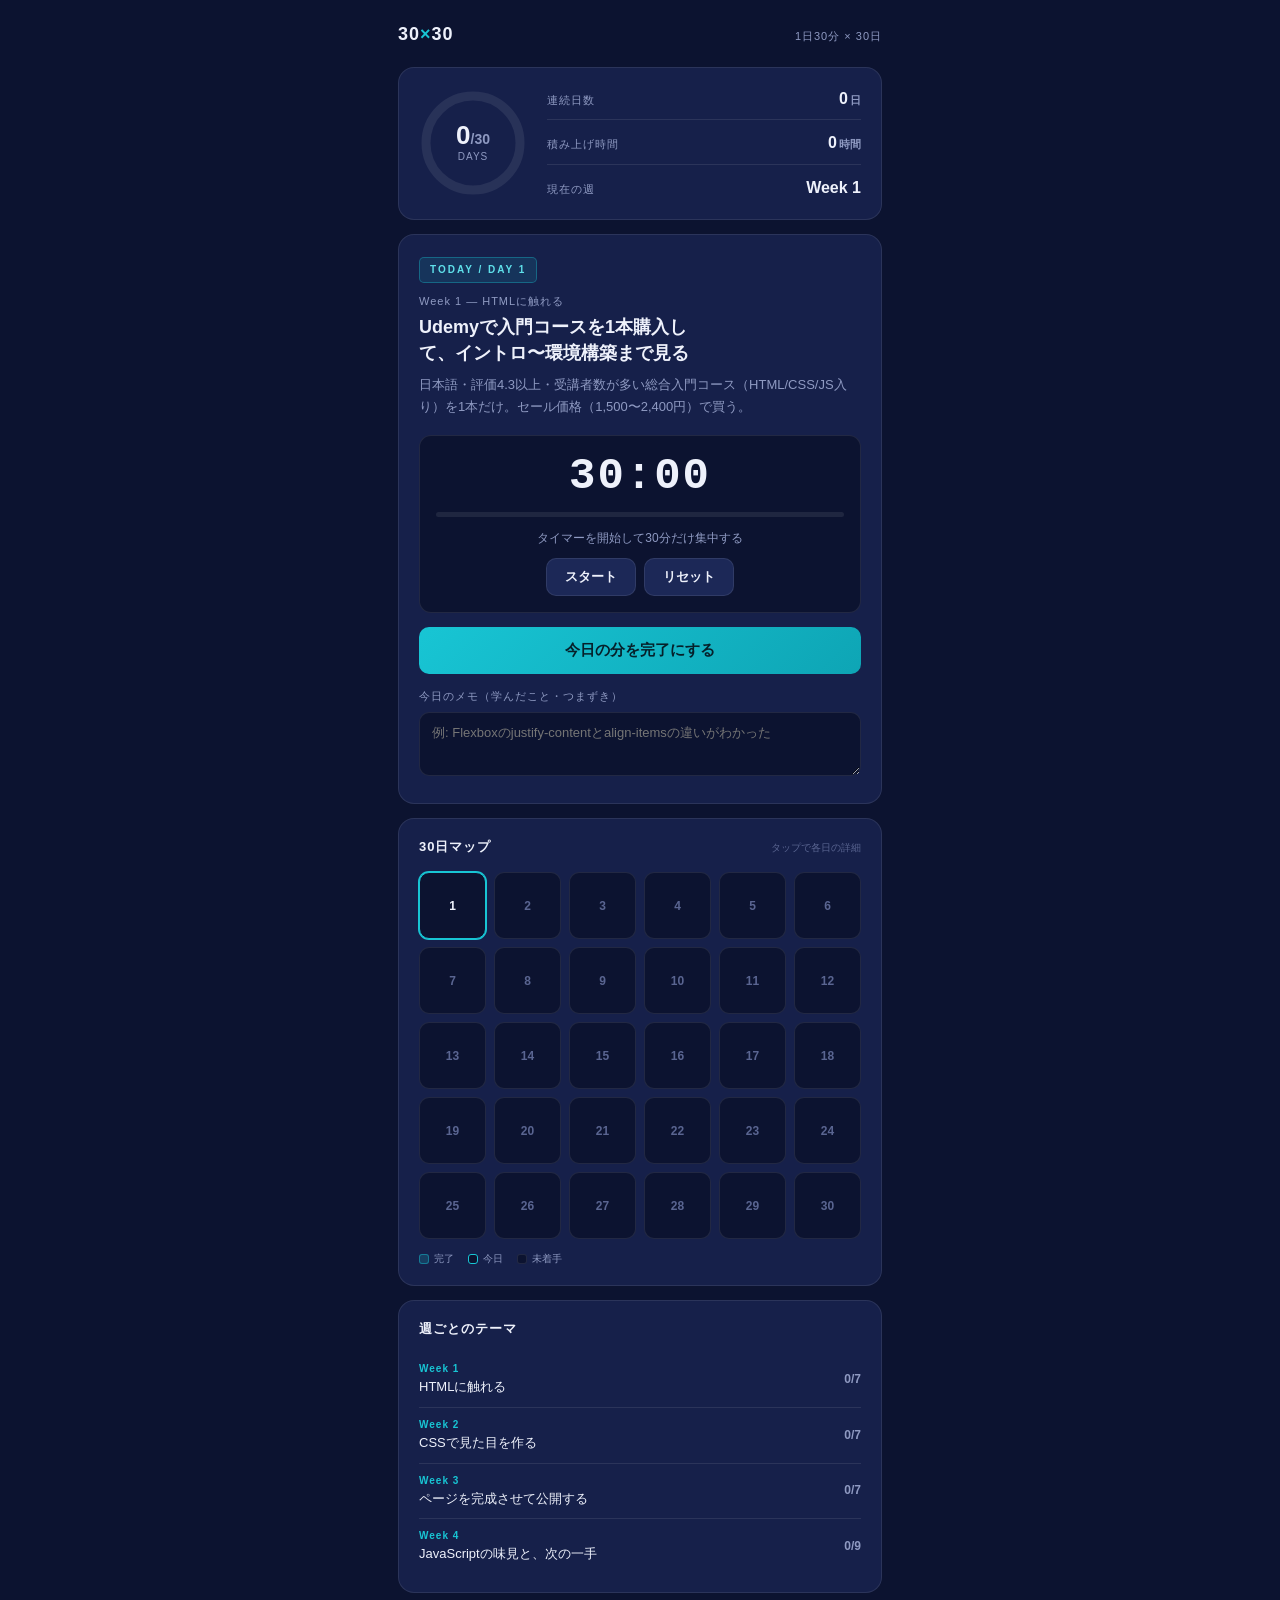
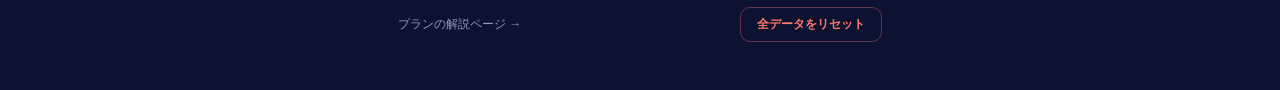
==== commit ad527c7d: "Rename index (2).html to index.html" ====
--- a/index.html
+++ b/index.html
@@ -2,66 +2,620 @@
 <html lang="ja">
 <head>
   <meta charset="UTF-8">
-  <title>エンジニア育成シリーズ - DX室</title>
-  <link rel="stylesheet" href="style.css">
+  <meta name="viewport" content="width=device-width, initial-scale=1, viewport-fit=cover">
+  <meta name="theme-color" content="#0c1330">
+  <meta name="apple-mobile-web-app-capable" content="yes">
+  <meta name="apple-mobile-web-app-status-bar-style" content="black-translucent">
+  <title>30×30 — 1日30分×30日</title>
+  <link rel="icon" href="data:image/svg+xml,%3Csvg xmlns='http://www.w3.org/2000/svg' viewBox='0 0 32 32'%3E%3Crect width='32' height='32' rx='7' fill='%230c1330'/%3E%3Ccircle cx='16' cy='16' r='10' fill='none' stroke='%2318c5d4' stroke-width='3.5' stroke-linecap='round' stroke-dasharray='47 16' transform='rotate(-90 16 16)'/%3E%3C/svg%3E">
   <style>
-    main { max-width: 980px; margin: 0 auto; }
-    .lead { color: #6b7aa5; font-size: 15px; margin-bottom: 28px; }
-    .section-title { font-size: 14px; color: #6b7aa5; letter-spacing: 2px; text-transform: uppercase; margin: 32px 0 12px; }
-    .section-title:first-of-type { margin-top: 0; }
+    :root {
+      --bg: #0c1330;
+      --surface: #16204a;
+      --surface2: #1c2857;
+      --line: rgba(255, 255, 255, 0.09);
+      --text: #eef1fb;
+      --muted: #8f9ac2;
+      --dim: #5a6591;
+      --accent: #18c5d4;
+      --accent-soft: #5fe0ea;
+      --danger: #ff7a6e;
+      --mono: 'SF Mono', ui-monospace, 'Cascadia Code', Menlo, monospace;
+    }
+    * { box-sizing: border-box; margin: 0; padding: 0; -webkit-tap-highlight-color: transparent; }
+    html { height: 100%; }
+    body {
+      font-family: 'Noto Sans JP', 'Hiragino Kaku Gothic ProN', 'Hiragino Sans', 'Yu Gothic', 'Meiryo', sans-serif;
+      background: var(--bg);
+      color: var(--text);
+      min-height: 100%;
+      line-height: 1.6;
+      padding: env(safe-area-inset-top) 0 env(safe-area-inset-bottom);
+    }
+    .app { max-width: 520px; margin: 0 auto; padding: 20px 18px 48px; }
+
+    /* ── Header ── */
+    .app-head { display: flex; align-items: baseline; justify-content: space-between; margin-bottom: 18px; }
+    .app-title { font-size: 18px; font-weight: 800; letter-spacing: 1px; }
+    .app-title .x { color: var(--accent); }
+    .app-sub { font-size: 11px; color: var(--muted); letter-spacing: 1px; }
+
+    /* ── Hero: ring + stats ── */
+    .hero {
+      display: flex; align-items: center; gap: 20px;
+      background: var(--surface); border: 1px solid var(--line);
+      border-radius: 16px; padding: 18px 20px; margin-bottom: 14px;
+    }
+    .ring-wrap { position: relative; width: 108px; height: 108px; flex-shrink: 0; }
+    .ring-wrap svg { transform: rotate(-90deg); }
+    .ring-bg { stroke: rgba(255,255,255,0.08); }
+    .ring-fg { stroke: var(--accent); transition: stroke-dashoffset 0.5s ease; }
+    .ring-center {
+      position: absolute; inset: 0; display: flex; flex-direction: column;
+      align-items: center; justify-content: center;
+    }
+    .ring-center .big { font-size: 26px; font-weight: 800; font-variant-numeric: tabular-nums; line-height: 1.1; }
+    .ring-center .small { font-size: 10px; color: var(--muted); letter-spacing: 1px; }
+    .hero-stats { flex: 1; display: flex; flex-direction: column; gap: 10px; }
+    .stat { display: flex; align-items: baseline; justify-content: space-between; border-bottom: 1px solid var(--line); padding-bottom: 8px; }
+    .stat:last-child { border-bottom: none; padding-bottom: 0; }
+    .stat .k { font-size: 11px; color: var(--muted); letter-spacing: 1px; }
+    .stat .v { font-size: 16px; font-weight: 800; font-variant-numeric: tabular-nums; }
+    .stat .v .unit { font-size: 11px; font-weight: 600; color: var(--muted); margin-left: 2px; }
+
+    /* ── Today card ── */
+    .today {
+      background: var(--surface); border: 1px solid var(--line);
+      border-radius: 16px; padding: 20px; margin-bottom: 14px;
+    }
+    .today-eyebrow {
+      display: inline-block; font-size: 10px; font-weight: 800; letter-spacing: 2px;
+      color: var(--accent-soft); background: rgba(24,197,212,0.12);
+      border: 1px solid rgba(24,197,212,0.35);
+      padding: 4px 10px; border-radius: 5px; margin-bottom: 10px;
+    }
+    .today-week { font-size: 11px; color: var(--muted); letter-spacing: 1px; margin-bottom: 4px; }
+    .today-title { font-size: 18px; font-weight: 800; line-height: 1.45; margin-bottom: 8px; text-wrap: balance; }
+    .today-desc { font-size: 13px; color: var(--muted); line-height: 1.7; margin-bottom: 16px; }
+
+    /* ── Timer ── */
+    .timer {
+      background: var(--bg); border: 1px solid var(--line); border-radius: 12px;
+      padding: 16px; text-align: center; margin-bottom: 14px;
+    }
+    .timer-digits {
+      font-family: var(--mono); font-size: 44px; font-weight: 700;
+      font-variant-numeric: tabular-nums; letter-spacing: 2px; line-height: 1.1;
+    }
+    .timer.running .timer-digits { color: var(--accent-soft); }
+    .timer.finished .timer-digits { color: var(--accent); }
+    .timer-track { height: 5px; background: rgba(255,255,255,0.08); border-radius: 3px; overflow: hidden; margin: 12px 0; }
+    .timer-fill { height: 100%; width: 0%; background: linear-gradient(90deg, var(--accent), var(--accent-soft)); border-radius: 3px; transition: width 1s linear; }
+    .timer-msg { font-size: 12px; color: var(--muted); min-height: 18px; }
+    .timer.finished .timer-msg { color: var(--accent-soft); font-weight: 700; }
+    .timer-btns { display: flex; gap: 8px; justify-content: center; margin-top: 10px; }
+
+    /* ── Buttons ── */
+    button {
+      font-family: inherit; cursor: pointer; border: none; border-radius: 10px;
+      font-weight: 800; transition: opacity 0.15s ease, transform 0.05s ease;
+    }
+    button:active { transform: scale(0.98); }
+    button:focus-visible { outline: 2px solid var(--accent-soft); outline-offset: 2px; }
+    .btn-primary {
+      width: 100%; padding: 14px; font-size: 15px;
+      background: linear-gradient(135deg, var(--accent), #0ea5b5); color: #06202a;
+    }
+    .btn-primary:disabled { opacity: 0.35; cursor: default; }
+    .btn-ghost {
+      padding: 9px 18px; font-size: 13px; background: var(--surface2);
+      color: var(--text); border: 1px solid var(--line);
+    }
+    .btn-danger-ghost {
+      padding: 8px 16px; font-size: 12px; background: none;
+      color: var(--danger); border: 1px solid rgba(255,122,110,0.35);
+    }
+
+    /* ── Note ── */
+    .note-field { margin-top: 14px; }
+    .note-field label { display: block; font-size: 11px; color: var(--muted); letter-spacing: 1px; margin-bottom: 6px; }
+    .note-field textarea {
+      width: 100%; min-height: 64px; resize: vertical;
+      background: var(--bg); color: var(--text);
+      border: 1px solid var(--line); border-radius: 10px;
+      padding: 10px 12px; font-family: inherit; font-size: 13px; line-height: 1.6;
+    }
+    .note-field textarea:focus { outline: none; border-color: rgba(24,197,212,0.5); }
+
+    /* ── Map ── */
+    .map-card {
+      background: var(--surface); border: 1px solid var(--line);
+      border-radius: 16px; padding: 18px 20px; margin-bottom: 14px;
+    }
+    .map-head { display: flex; justify-content: space-between; align-items: baseline; margin-bottom: 14px; }
+    .map-head h2 { font-size: 13px; font-weight: 800; letter-spacing: 1px; }
+    .map-head .hint { font-size: 10px; color: var(--dim); }
+    .map-grid { display: grid; grid-template-columns: repeat(6, 1fr); gap: 8px; }
+    .cell {
+      aspect-ratio: 1; border-radius: 10px; border: 1px solid var(--line);
+      background: var(--bg); color: var(--dim);
+      font-size: 12px; font-weight: 800; font-variant-numeric: tabular-nums;
+      display: flex; align-items: center; justify-content: center;
+      cursor: pointer; padding: 0;
+    }
+    .cell.done { background: rgba(24,197,212,0.18); border-color: rgba(24,197,212,0.45); color: var(--accent-soft); }
+    .cell.current { border-color: var(--accent); color: var(--text); box-shadow: 0 0 0 1px var(--accent); }
+    .cell.selected { background: var(--accent); border-color: var(--accent); color: #06202a; }
+    .map-legend { display: flex; gap: 14px; margin-top: 12px; font-size: 10px; color: var(--muted); }
+    .map-legend span { display: flex; align-items: center; gap: 5px; }
+    .lg { width: 10px; height: 10px; border-radius: 3px; display: inline-block; }
+    .lg.done { background: rgba(24,197,212,0.18); border: 1px solid rgba(24,197,212,0.45); }
+    .lg.current { background: var(--bg); border: 1px solid var(--accent); }
+    .lg.todo { background: var(--bg); border: 1px solid var(--line); }
+
+    /* ── Detail (selected day) ── */
+    .detail {
+      background: var(--surface); border: 1px solid var(--line);
+      border-radius: 16px; padding: 20px; margin-bottom: 14px;
+    }
+    .detail .status { font-size: 11px; font-weight: 800; letter-spacing: 1px; margin-bottom: 8px; }
+    .detail .status.is-done { color: var(--accent-soft); }
+    .detail .status.is-todo { color: var(--muted); }
+    .detail .today-title { font-size: 16px; }
+    .detail .btn-row { margin-top: 14px; }
+
+    /* ── Weeks overview ── */
+    .weeks {
+      background: var(--surface); border: 1px solid var(--line);
+      border-radius: 16px; padding: 18px 20px; margin-bottom: 14px;
+    }
+    .weeks h2 { font-size: 13px; font-weight: 800; letter-spacing: 1px; margin-bottom: 12px; }
+    .week-row { display: flex; justify-content: space-between; align-items: center; padding: 9px 0; border-bottom: 1px solid var(--line); }
+    .week-row:last-child { border-bottom: none; }
+    .week-row .wl { font-size: 13px; }
+    .week-row .wl .wn { font-size: 10px; color: var(--accent); font-weight: 800; letter-spacing: 1px; display: block; }
+    .week-row .wc { font-size: 12px; font-weight: 800; color: var(--muted); font-variant-numeric: tabular-nums; }
+
+    /* ── Complete banner ── */
+    .complete-banner {
+      background: linear-gradient(135deg, rgba(24,197,212,0.18), rgba(95,224,234,0.08));
+      border: 1px solid rgba(24,197,212,0.45);
+      border-radius: 16px; padding: 22px; text-align: center; margin-bottom: 14px;
+    }
+    .complete-banner .big { font-size: 22px; font-weight: 800; color: var(--accent-soft); margin-bottom: 6px; }
+    .complete-banner p { font-size: 13px; color: var(--text); }
+    .complete-banner a { color: var(--accent-soft); font-weight: 800; }
+
+    /* ── Footer ── */
+    .app-foot { display: flex; justify-content: space-between; align-items: center; margin-top: 8px; }
+    .app-foot a { font-size: 12px; color: var(--muted); text-decoration: none; }
+    .app-foot a:hover { color: var(--accent-soft); }
+
+    .hidden { display: none !important; }
+
+    @media (prefers-reduced-motion: reduce) {
+      * { transition: none !important; animation: none !important; }
+    }
+    @media (max-width: 380px) {
+      .hero { flex-direction: column; }
+      .timer-digits { font-size: 36px; }
+    }
   </style>
 </head>
 <body>
-  <header class="page-header">
-    <span class="badge">DX DIVISION</span>
-    <h1>エンジニア育成シリーズ</h1>
-  </header>
-  <main>
-    <p class="lead">未経験からエンジニアとして稼げるようになるまでの体系的な研修シリーズ。まず「稼ぎ方 完全ガイド」で全体像を掴み、フェーズ1から順に進める。進捗はチェックリストで管理。</p>
-
-    <h2 class="section-title">全体像</h2>
-    <div class="card-grid">
-      <a class="card" href="income-guide.html">
-        <div class="card-label">Overview</div>
-        <div class="card-value">エンジニアの稼ぎ方 完全ガイド</div>
-      </a>
-      <a class="card" href="roadmap-checklist.html">
-        <div class="card-label">Checklist</div>
-        <div class="card-value">ロードマップ進捗チェックリスト</div>
-      </a>
-      <a class="card" href="thirty-day-plan.html">
-        <div class="card-label">Starter / 30min×30days</div>
-        <div class="card-value">1日30分×30日プラン</div>
-      </a>
-      <a class="card" href="app/">
-        <div class="card-label">App / Timer + Tracker</div>
-        <div class="card-value">30×30 アプリ（タイマー付き進捗トラッカー）</div>
-      </a>
-    </div>
-
-    <h2 class="section-title">フェーズ別 詳細ガイド</h2>
-    <div class="card-grid">
-      <a class="card" href="phase1-basics.html">
-        <div class="card-label">Phase 1 / Month 0–1</div>
-        <div class="card-value">基礎学習 — HTML/CSS/JavaScript</div>
-      </a>
-      <a class="card" href="phase2-portfolio.html">
-        <div class="card-label">Phase 2 / Month 2–3</div>
-        <div class="card-value">フレームワーク + ポートフォリオ</div>
-      </a>
-      <a class="card" href="phase3-experience.html">
-        <div class="card-label">Phase 3 / Month 3–4</div>
-        <div class="card-value">実務に近い経験を積む</div>
-      </a>
-      <a class="card" href="phase4-first-income.html">
-        <div class="card-label">Phase 4 / Month 4–6</div>
-        <div class="card-value">就職活動・案件獲得 — 最初の収入</div>
-      </a>
-      <a class="card" href="phase5-growth.html">
-        <div class="card-label">Phase 5 / Month 6–24</div>
-        <div class="card-value">実務経験とキャリアの分岐点</div>
-      </a>
-    </div>
-  </main>
+  <div class="app">
+    <div class="app-head">
+      <div class="app-title">30<span class="x">×</span>30</div>
+      <div class="app-sub">1日30分 × 30日</div>
+    </div>
+
+    <!-- Hero -->
+    <div class="hero">
+      <div class="ring-wrap">
+        <svg width="108" height="108" viewBox="0 0 108 108" aria-hidden="true">
+          <circle class="ring-bg" cx="54" cy="54" r="47" fill="none" stroke-width="9"></circle>
+          <circle class="ring-fg" id="ring" cx="54" cy="54" r="47" fill="none" stroke-width="9"
+                  stroke-linecap="round" stroke-dasharray="295.3" stroke-dashoffset="295.3"></circle>
+        </svg>
+        <div class="ring-center">
+          <div class="big" id="done-count">0<span style="font-size:14px; color:var(--muted);">/30</span></div>
+          <div class="small">DAYS</div>
+        </div>
+      </div>
+      <div class="hero-stats">
+        <div class="stat"><span class="k">連続日数</span><span class="v" id="streak">0<span class="unit">日</span></span></div>
+        <div class="stat"><span class="k">積み上げ時間</span><span class="v" id="hours">0<span class="unit">時間</span></span></div>
+        <div class="stat"><span class="k">現在の週</span><span class="v" id="cur-week">Week 1</span></div>
+      </div>
+    </div>
+
+    <!-- Complete banner (hidden until all 30 done) -->
+    <div class="complete-banner hidden" id="complete-banner">
+      <div class="big">30日完走！</div>
+      <p>15時間の積み上げ、お疲れさまでした。次は<a href="../income-guide.html">稼ぎ方 完全ガイド</a>でルートを決めて、<a href="../phase1-basics.html">フェーズ1</a>の残りへ。</p>
+    </div>
+
+    <!-- Today -->
+    <div class="today" id="today-card">
+      <span class="today-eyebrow" id="today-eyebrow">TODAY / DAY 1</span>
+      <div class="today-week" id="today-week"></div>
+      <div class="today-title" id="today-title"></div>
+      <div class="today-desc" id="today-desc"></div>
+
+      <div class="timer" id="timer">
+        <div class="timer-digits" id="timer-digits">30:00</div>
+        <div class="timer-track"><div class="timer-fill" id="timer-fill"></div></div>
+        <div class="timer-msg" id="timer-msg">タイマーを開始して30分だけ集中する</div>
+        <div class="timer-btns">
+          <button class="btn-ghost" id="timer-toggle" type="button">スタート</button>
+          <button class="btn-ghost" id="timer-reset" type="button">リセット</button>
+        </div>
+      </div>
+
+      <button class="btn-primary" id="done-btn" type="button">今日の分を完了にする</button>
+
+      <div class="note-field">
+        <label for="today-note">今日のメモ（学んだこと・つまずき）</label>
+        <textarea id="today-note" placeholder="例: Flexboxのjustify-contentとalign-itemsの違いがわかった"></textarea>
+      </div>
+    </div>
+
+    <!-- Map -->
+    <div class="map-card">
+      <div class="map-head">
+        <h2>30日マップ</h2>
+        <span class="hint">タップで各日の詳細</span>
+      </div>
+      <div class="map-grid" id="map-grid"></div>
+      <div class="map-legend">
+        <span><i class="lg done"></i>完了</span>
+        <span><i class="lg current"></i>今日</span>
+        <span><i class="lg todo"></i>未着手</span>
+      </div>
+    </div>
+
+    <!-- Selected day detail -->
+    <div class="detail hidden" id="detail">
+      <div class="status" id="detail-status"></div>
+      <div class="today-week" id="detail-week"></div>
+      <div class="today-title" id="detail-title"></div>
+      <div class="today-desc" id="detail-desc"></div>
+      <div class="note-field">
+        <label for="detail-note">この日のメモ</label>
+        <textarea id="detail-note"></textarea>
+      </div>
+      <div class="btn-row">
+        <button class="btn-ghost" id="detail-toggle" type="button">完了にする</button>
+      </div>
+    </div>
+
+    <!-- Weeks -->
+    <div class="weeks">
+      <h2>週ごとのテーマ</h2>
+      <div id="week-rows"></div>
+    </div>
+
+    <div class="app-foot">
+      <a href="../thirty-day-plan.html">プランの解説ページ →</a>
+      <button class="btn-danger-ghost" id="reset-all" type="button">全データをリセット</button>
+    </div>
+  </div>
+
+  <script>
+    (function () {
+      'use strict';
+
+      var STORAGE_KEY = 'engineer-30day-app-v1';
+      var TIMER_SECONDS = 30 * 60;
+      var RING_CIRCUMFERENCE = 295.3;
+
+      var WEEKS = [
+        { label: 'Week 1', theme: 'HTMLに触れる' },
+        { label: 'Week 2', theme: 'CSSで見た目を作る' },
+        { label: 'Week 3', theme: 'ページを完成させて公開する' },
+        { label: 'Week 4', theme: 'JavaScriptの味見と、次の一手' }
+      ];
+
+      // w: week index (0-3)
+      var TASKS = [
+        { w: 0, t: 'Udemyで入門コースを1本購入して、イントロ〜環境構築まで見る', d: '日本語・評価4.3以上・受講者数が多い総合入門コース（HTML/CSS/JS入り）を1本だけ。セール価格（1,500〜2,400円）で買う。' },
+        { w: 0, t: 'HTML章① 見出し・段落・リンクのレクチャーを写経する', d: '再生速度1.25〜1.5倍。見るだけ禁止、必ずVS Codeで一緒に書く。' },
+        { w: 0, t: 'HTML章② 画像・リストのレクチャーを進める', d: 'img・ul/ol/li。昨日の続きから30分。' },
+        { w: 0, t: 'HTML章③ フォーム・テーブルなど残りを進める', d: '終わらなければ翌日に持ち越してOK。進捗より継続が優先。' },
+        { w: 0, t: 'コースを離れて、hello.htmlを自力で作って開く', d: 'レクチャーを見ずにゼロから書いてブラウザで開く。自力で書けるかの確認。' },
+        { w: 0, t: '自己紹介ページの骨組みをHTMLだけで書く', d: '名前・趣味・好きなもの3つ。見た目は気にしない。構造だけ。' },
+        { w: 0, t: '週の復習 — わからなかったタグをMDNで3つ調べる', d: '「調べて解決する」練習。エンジニアの仕事の半分はこれ。' },
+        { w: 1, t: 'CSS章① セレクタ・色・フォントのレクチャーを写経する', d: 'HTMLに色がつく瞬間を体験する。引き続き1.25〜1.5倍速+写経。' },
+        { w: 1, t: 'CSS章② ボックスモデルのレクチャーを重点的に', d: 'margin・padding・border。CSSで最初につまずく場所なので30分まるごと使う。' },
+        { w: 1, t: 'CSS章③ Flexboxのレクチャーを進める', d: 'display: flex。現代のレイアウトの主役。' },
+        { w: 1, t: 'Flexbox Froggyで遊びながら定着させる', d: '無料のブラウザゲーム。24面クリアを目指す（終わらなくてOK）。コースは今日は休み。' },
+        { w: 1, t: '自己紹介ページにCSSを当てる', d: '背景色・文字色・余白。DAY 6の骨組みに見た目をつける。コースの真似ではなく自分の判断で。' },
+        { w: 1, t: 'ヘッダーとカード風レイアウトを作る', d: '上部にタイトルバー、コンテンツを白いカードに。Flexboxを実戦投入。' },
+        { w: 1, t: '週の復習 — 好きなサイトを観察して1ブロック真似る', d: '「このボタンはどう作られている？」と右クリック→検証で覗いてみる。' },
+        { w: 2, t: 'フォントと配色を決めて適用する', d: 'Google Fontsから1書体、色は3色まで。コースにデザインの章があれば参考に。' },
+        { w: 2, t: 'メディアクエリの基本を学ぶ', d: 'コースのレスポンシブ章 or MDNで。@media (max-width: 600px) の仕組み。' },
+        { w: 2, t: '自己紹介ページをスマホ対応にする', d: 'Chromeの検証モードでスマホ表示を確認しながら調整。' },
+        { w: 2, t: 'GitHubアカウントとリポジトリを作る', d: 'アカウント作成 → 「my-profile」リポジトリ作成 → ファイルをアップロード。' },
+        { w: 2, t: 'GitHub Pagesで公開する', d: 'Settings → Pages → 公開。自分のページがURL付きでネット上に存在する日。' },
+        { w: 2, t: '公開ページをスマホの実機で見て微調整する', d: '文字が小さい・はみ出す等を直して再アップロード。' },
+        { w: 2, t: '週の復習 — 公開URLを1人に見せて感想を1つもらう', d: '「人に見せる」心理的ハードルを最小サイズで越えておく。' },
+        { w: 3, t: 'JavaScript章① 変数と計算のレクチャーを写経する', d: '「動きを作る言語」の最初の一歩。JS章も1.25倍速+写経で。' },
+        { w: 3, t: 'JavaScript章② 条件分岐（if / else）', d: '「もし〜なら」をコードで書く。プログラミングの本体に触れる。' },
+        { w: 3, t: 'JavaScript章③ 関数', d: '処理に名前をつけて使い回す仕組み。' },
+        { w: 3, t: 'JavaScript章④ 配列とループ', d: '複数のデータをまとめて処理する。ここまでがJSの基礎4点セット。' },
+        { w: 3, t: 'JavaScript章⑤ DOM操作のレクチャーを進める', d: 'HTMLの要素をJSから書き換える。Webページが「動く」原理。' },
+        { w: 3, t: '自己紹介ページに「動く要素」を1つ足す', d: 'ボタンで挨拶が切り替わる、ダークモード切替など。コースを見ずに自力で。' },
+        { w: 3, t: '総復習 — できたこと・わからないことを書き出す', d: 'コースの残りは31日目以降の楽しみに。完走よりここまでの定着が大事。' },
+        { w: 3, t: '「稼ぎ方 完全ガイド」を読んで目標ルートを決める', d: '正社員・副業・フリーランス。どこを目指すかで次の学習内容が変わる。' },
+        { w: 3, t: '次の30日の計画を立てる', d: 'コースの続き（制作パート）を同じペースで進めるのが自然な次の一手。' }
+      ];
+
+      // ── State ──
+      function load() {
+        try {
+          var raw = JSON.parse(localStorage.getItem(STORAGE_KEY));
+          if (raw && typeof raw === 'object' && raw.days) return raw;
+        } catch (e) { /* fall through */ }
+        return { days: {} };
+      }
+      function save() { localStorage.setItem(STORAGE_KEY, JSON.stringify(state)); }
+
+      var state = load();
+      var selectedDay = null; // 1-based day shown in detail panel, or null
+
+      function dayData(n) { return state.days[n] || {}; }
+      function isDone(n) { return !!dayData(n).done; }
+      function setDay(n, patch) {
+        var cur = state.days[n] || {};
+        for (var k in patch) cur[k] = patch[k];
+        state.days[n] = cur;
+        save();
+      }
+
+      function currentDay() {
+        for (var i = 1; i <= 30; i++) { if (!isDone(i)) return i; }
+        return null; // all complete
+      }
+      function doneCount() {
+        var c = 0;
+        for (var i = 1; i <= 30; i++) { if (isDone(i)) c++; }
+        return c;
+      }
+
+      function localDateStr(d) {
+        return d.getFullYear() + '-' +
+          String(d.getMonth() + 1).padStart(2, '0') + '-' +
+          String(d.getDate()).padStart(2, '0');
+      }
+      function streak() {
+        var dates = {};
+        for (var i = 1; i <= 30; i++) {
+          var da = dayData(i);
+          if (da.done && da.doneAt) dates[da.doneAt] = true;
+        }
+        var count = 0;
+        var cursor = new Date();
+        // streak counts through yesterday if today's session isn't done yet
+        if (!dates[localDateStr(cursor)]) cursor.setDate(cursor.getDate() - 1);
+        while (dates[localDateStr(cursor)]) {
+          count++;
+          cursor.setDate(cursor.getDate() - 1);
+        }
+        return count;
+      }
+
+      // ── Elements ──
+      var $ = function (id) { return document.getElementById(id); };
+      var ring = $('ring');
+      var mapGrid = $('map-grid');
+      var weekRows = $('week-rows');
+
+      // Build map cells once
+      var cells = [];
+      for (var i = 1; i <= 30; i++) {
+        (function (n) {
+          var b = document.createElement('button');
+          b.type = 'button';
+          b.className = 'cell';
+          b.textContent = n;
+          b.setAttribute('aria-label', 'DAY ' + n + ': ' + TASKS[n - 1].t);
+          b.addEventListener('click', function () {
+            selectedDay = (selectedDay === n) ? null : n;
+            render();
+            if (selectedDay) $('detail').scrollIntoView({ behavior: 'smooth', block: 'nearest' });
+          });
+          mapGrid.appendChild(b);
+          cells.push(b);
+        })(i);
+      }
+
+      // ── Render ──
+      function render() {
+        var done = doneCount();
+        var cur = currentDay();
+
+        // hero
+        $('done-count').innerHTML = done + '<span style="font-size:14px; color:var(--muted);">/30</span>';
+        ring.style.strokeDashoffset = String(RING_CIRCUMFERENCE * (1 - done / 30));
+        $('streak').innerHTML = streak() + '<span class="unit">日</span>';
+        $('hours').innerHTML = (Math.round(done * 0.5 * 10) / 10) + '<span class="unit">時間</span>';
+        $('cur-week').textContent = cur ? WEEKS[TASKS[cur - 1].w].label : '完走';
+
+        // today card / complete banner
+        if (cur === null) {
+          $('complete-banner').classList.remove('hidden');
+          $('today-card').classList.add('hidden');
+        } else {
+          $('complete-banner').classList.add('hidden');
+          $('today-card').classList.remove('hidden');
+          var task = TASKS[cur - 1];
+          $('today-eyebrow').textContent = 'TODAY / DAY ' + cur;
+          $('today-week').textContent = WEEKS[task.w].label + ' — ' + WEEKS[task.w].theme;
+          $('today-title').textContent = task.t;
+          $('today-desc').textContent = task.d;
+          var note = $('today-note');
+          if (note.dataset.day !== String(cur)) {
+            note.dataset.day = String(cur);
+            note.value = dayData(cur).note || '';
+          }
+        }
+
+        // map
+        cells.forEach(function (cell, idx) {
+          var n = idx + 1;
+          cell.classList.toggle('done', isDone(n));
+          cell.classList.toggle('current', cur === n);
+          cell.classList.toggle('selected', selectedDay === n);
+        });
+
+        // detail
+        if (selectedDay) {
+          $('detail').classList.remove('hidden');
+          var t = TASKS[selectedDay - 1];
+          var d = dayData(selectedDay);
+          var st = $('detail-status');
+          st.textContent = 'DAY ' + selectedDay + ' — ' + (d.done ? '完了' + (d.doneAt ? '（' + d.doneAt + '）' : '') : '未完了');
+          st.className = 'status ' + (d.done ? 'is-done' : 'is-todo');
+          $('detail-week').textContent = WEEKS[t.w].label + ' — ' + WEEKS[t.w].theme;
+          $('detail-title').textContent = t.t;
+          $('detail-desc').textContent = t.d;
+          $('detail-toggle').textContent = d.done ? '未完了に戻す' : '完了にする';
+          var dnote = $('detail-note');
+          if (dnote.dataset.day !== String(selectedDay)) {
+            dnote.dataset.day = String(selectedDay);
+            dnote.value = d.note || '';
+          }
+        } else {
+          $('detail').classList.add('hidden');
+          $('detail-note').dataset.day = '';
+        }
+
+        // weeks overview
+        weekRows.innerHTML = '';
+        WEEKS.forEach(function (w, wi) {
+          var total = 0, wd = 0;
+          TASKS.forEach(function (t, ti) {
+            if (t.w === wi) { total++; if (isDone(ti + 1)) wd++; }
+          });
+          var row = document.createElement('div');
+          row.className = 'week-row';
+          var left = document.createElement('div');
+          left.className = 'wl';
+          var wn = document.createElement('span');
+          wn.className = 'wn';
+          wn.textContent = w.label;
+          left.appendChild(wn);
+          left.appendChild(document.createTextNode(w.theme));
+          var right = document.createElement('span');
+          right.className = 'wc';
+          right.textContent = wd + '/' + total;
+          row.appendChild(left);
+          row.appendChild(right);
+          weekRows.appendChild(row);
+        });
+      }
+
+      // ── Actions ──
+      $('done-btn').addEventListener('click', function () {
+        var cur = currentDay();
+        if (cur === null) return;
+        setDay(cur, { done: true, doneAt: localDateStr(new Date()) });
+        resetTimer();
+        render();
+      });
+
+      $('today-note').addEventListener('input', function () {
+        var day = Number(this.dataset.day);
+        if (day) setDay(day, { note: this.value });
+      });
+
+      $('detail-note').addEventListener('input', function () {
+        var day = Number(this.dataset.day);
+        if (day) setDay(day, { note: this.value });
+      });
+
+      $('detail-toggle').addEventListener('click', function () {
+        if (!selectedDay) return;
+        var d = dayData(selectedDay);
+        if (d.done) {
+          setDay(selectedDay, { done: false, doneAt: null });
+        } else {
+          setDay(selectedDay, { done: true, doneAt: localDateStr(new Date()) });
+        }
+        render();
+      });
+
+      $('reset-all').addEventListener('click', function () {
+        if (!confirm('30日分の進捗とメモをすべて削除します。よろしいですか？')) return;
+        state = { days: {} };
+        save();
+        selectedDay = null;
+        resetTimer();
+        render();
+      });
+
+      // ── Timer ──
+      var remaining = TIMER_SECONDS;
+      var ticking = null;
+
+      function fmt(sec) {
+        var m = Math.floor(sec / 60);
+        var s = sec % 60;
+        return String(m).padStart(2, '0') + ':' + String(s).padStart(2, '0');
+      }
+      function renderTimer() {
+        $('timer-digits').textContent = fmt(remaining);
+        $('timer-fill').style.width = ((TIMER_SECONDS - remaining) / TIMER_SECONDS * 100) + '%';
+        document.title = ticking ? fmt(remaining) + ' — 30×30' : '30×30 — 1日30分×30日';
+      }
+      function stopTicking() {
+        if (ticking) { clearInterval(ticking); ticking = null; }
+        $('timer').classList.remove('running');
+        $('timer-toggle').textContent = remaining === TIMER_SECONDS ? 'スタート' : '再開';
+      }
+      function resetTimer() {
+        stopTicking();
+        remaining = TIMER_SECONDS;
+        $('timer').classList.remove('finished');
+        $('timer-msg').textContent = 'タイマーを開始して30分だけ集中する';
+        $('timer-toggle').textContent = 'スタート';
+        $('timer-toggle').disabled = false;
+        renderTimer();
+      }
+      function finishTimer() {
+        stopTicking();
+        $('timer').classList.add('finished');
+        $('timer-msg').textContent = '30分お疲れさまでした。ここで強制終了 — 完了ボタンへ！';
+        $('timer-toggle').disabled = true;
+        if (navigator.vibrate) navigator.vibrate([200, 100, 200]);
+        renderTimer();
+      }
+
+      $('timer-toggle').addEventListener('click', function () {
+        if (ticking) { stopTicking(); renderTimer(); return; }
+        if (remaining <= 0) return;
+        $('timer').classList.add('running');
+        $('timer-toggle').textContent = '一時停止';
+        $('timer-msg').textContent = '集中タイム — 乗ってきても30分で止めるのがコツ';
+        var lastTick = Date.now();
+        ticking = setInterval(function () {
+          var now = Date.now();
+          var elapsed = Math.round((now - lastTick) / 1000);
+          if (elapsed >= 1) {
+            remaining = Math.max(0, remaining - elapsed);
+            lastTick = now;
+            renderTimer();
+            if (remaining <= 0) finishTimer();
+          }
+        }, 250);
+      });
+
+      $('timer-reset').addEventListener('click', resetTimer);
+
+      // ── Init ──
+      renderTimer();
+      render();
+    })();
+  </script>
 </body>
 </html>
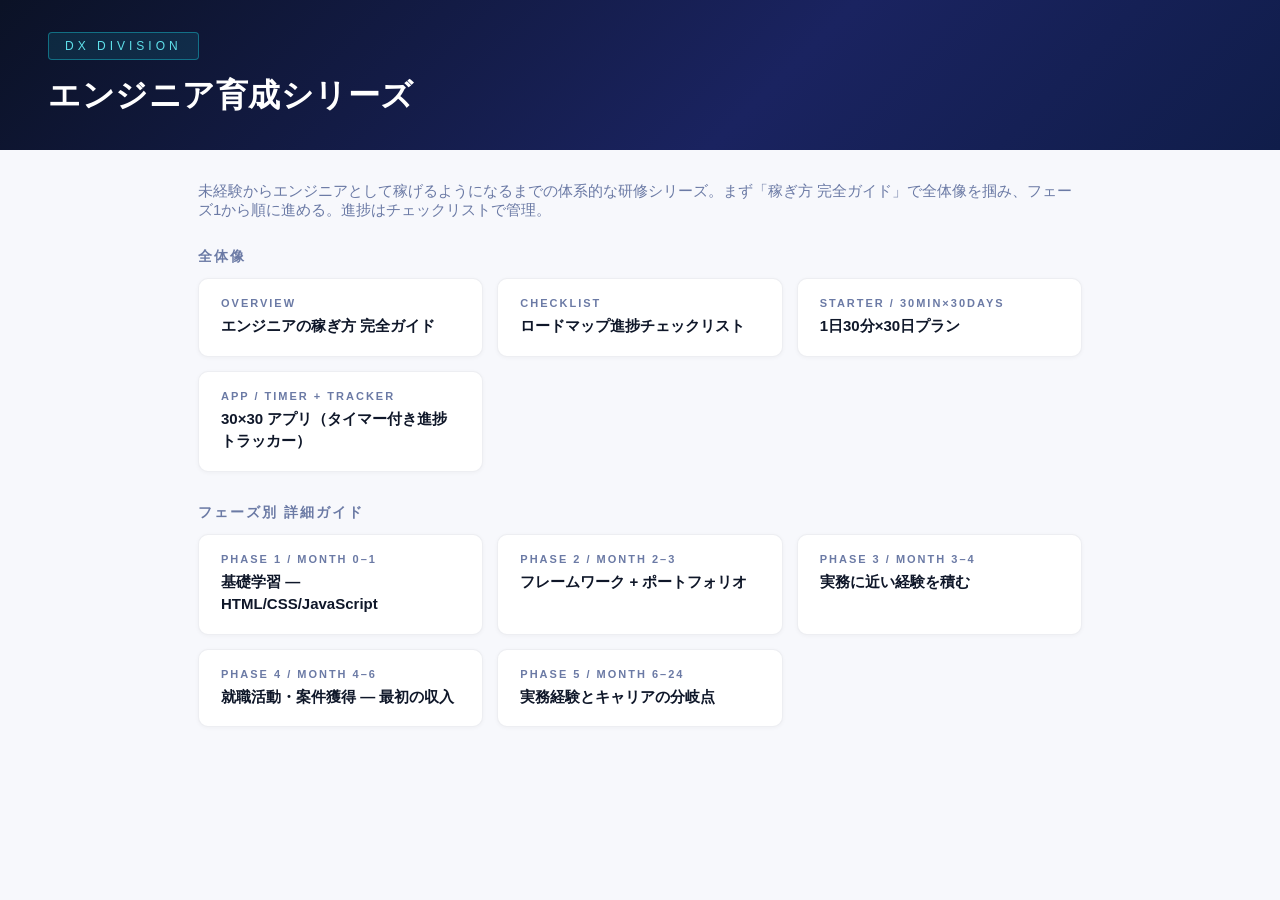
==== commit 4857aaaa: "Add files via upload" ====
--- a/index.html
+++ b/index.html
@@ -2,620 +2,66 @@
 <html lang="ja">
 <head>
   <meta charset="UTF-8">
-  <meta name="viewport" content="width=device-width, initial-scale=1, viewport-fit=cover">
-  <meta name="theme-color" content="#0c1330">
-  <meta name="apple-mobile-web-app-capable" content="yes">
-  <meta name="apple-mobile-web-app-status-bar-style" content="black-translucent">
-  <title>30×30 — 1日30分×30日</title>
-  <link rel="icon" href="data:image/svg+xml,%3Csvg xmlns='http://www.w3.org/2000/svg' viewBox='0 0 32 32'%3E%3Crect width='32' height='32' rx='7' fill='%230c1330'/%3E%3Ccircle cx='16' cy='16' r='10' fill='none' stroke='%2318c5d4' stroke-width='3.5' stroke-linecap='round' stroke-dasharray='47 16' transform='rotate(-90 16 16)'/%3E%3C/svg%3E">
+  <title>エンジニア育成シリーズ - DX室</title>
+  <link rel="stylesheet" href="style.css">
   <style>
-    :root {
-      --bg: #0c1330;
-      --surface: #16204a;
-      --surface2: #1c2857;
-      --line: rgba(255, 255, 255, 0.09);
-      --text: #eef1fb;
-      --muted: #8f9ac2;
-      --dim: #5a6591;
-      --accent: #18c5d4;
-      --accent-soft: #5fe0ea;
-      --danger: #ff7a6e;
-      --mono: 'SF Mono', ui-monospace, 'Cascadia Code', Menlo, monospace;
-    }
-    * { box-sizing: border-box; margin: 0; padding: 0; -webkit-tap-highlight-color: transparent; }
-    html { height: 100%; }
-    body {
-      font-family: 'Noto Sans JP', 'Hiragino Kaku Gothic ProN', 'Hiragino Sans', 'Yu Gothic', 'Meiryo', sans-serif;
-      background: var(--bg);
-      color: var(--text);
-      min-height: 100%;
-      line-height: 1.6;
-      padding: env(safe-area-inset-top) 0 env(safe-area-inset-bottom);
-    }
-    .app { max-width: 520px; margin: 0 auto; padding: 20px 18px 48px; }
-
-    /* ── Header ── */
-    .app-head { display: flex; align-items: baseline; justify-content: space-between; margin-bottom: 18px; }
-    .app-title { font-size: 18px; font-weight: 800; letter-spacing: 1px; }
-    .app-title .x { color: var(--accent); }
-    .app-sub { font-size: 11px; color: var(--muted); letter-spacing: 1px; }
-
-    /* ── Hero: ring + stats ── */
-    .hero {
-      display: flex; align-items: center; gap: 20px;
-      background: var(--surface); border: 1px solid var(--line);
-      border-radius: 16px; padding: 18px 20px; margin-bottom: 14px;
-    }
-    .ring-wrap { position: relative; width: 108px; height: 108px; flex-shrink: 0; }
-    .ring-wrap svg { transform: rotate(-90deg); }
-    .ring-bg { stroke: rgba(255,255,255,0.08); }
-    .ring-fg { stroke: var(--accent); transition: stroke-dashoffset 0.5s ease; }
-    .ring-center {
-      position: absolute; inset: 0; display: flex; flex-direction: column;
-      align-items: center; justify-content: center;
-    }
-    .ring-center .big { font-size: 26px; font-weight: 800; font-variant-numeric: tabular-nums; line-height: 1.1; }
-    .ring-center .small { font-size: 10px; color: var(--muted); letter-spacing: 1px; }
-    .hero-stats { flex: 1; display: flex; flex-direction: column; gap: 10px; }
-    .stat { display: flex; align-items: baseline; justify-content: space-between; border-bottom: 1px solid var(--line); padding-bottom: 8px; }
-    .stat:last-child { border-bottom: none; padding-bottom: 0; }
-    .stat .k { font-size: 11px; color: var(--muted); letter-spacing: 1px; }
-    .stat .v { font-size: 16px; font-weight: 800; font-variant-numeric: tabular-nums; }
-    .stat .v .unit { font-size: 11px; font-weight: 600; color: var(--muted); margin-left: 2px; }
-
-    /* ── Today card ── */
-    .today {
-      background: var(--surface); border: 1px solid var(--line);
-      border-radius: 16px; padding: 20px; margin-bottom: 14px;
-    }
-    .today-eyebrow {
-      display: inline-block; font-size: 10px; font-weight: 800; letter-spacing: 2px;
-      color: var(--accent-soft); background: rgba(24,197,212,0.12);
-      border: 1px solid rgba(24,197,212,0.35);
-      padding: 4px 10px; border-radius: 5px; margin-bottom: 10px;
-    }
-    .today-week { font-size: 11px; color: var(--muted); letter-spacing: 1px; margin-bottom: 4px; }
-    .today-title { font-size: 18px; font-weight: 800; line-height: 1.45; margin-bottom: 8px; text-wrap: balance; }
-    .today-desc { font-size: 13px; color: var(--muted); line-height: 1.7; margin-bottom: 16px; }
-
-    /* ── Timer ── */
-    .timer {
-      background: var(--bg); border: 1px solid var(--line); border-radius: 12px;
-      padding: 16px; text-align: center; margin-bottom: 14px;
-    }
-    .timer-digits {
-      font-family: var(--mono); font-size: 44px; font-weight: 700;
-      font-variant-numeric: tabular-nums; letter-spacing: 2px; line-height: 1.1;
-    }
-    .timer.running .timer-digits { color: var(--accent-soft); }
-    .timer.finished .timer-digits { color: var(--accent); }
-    .timer-track { height: 5px; background: rgba(255,255,255,0.08); border-radius: 3px; overflow: hidden; margin: 12px 0; }
-    .timer-fill { height: 100%; width: 0%; background: linear-gradient(90deg, var(--accent), var(--accent-soft)); border-radius: 3px; transition: width 1s linear; }
-    .timer-msg { font-size: 12px; color: var(--muted); min-height: 18px; }
-    .timer.finished .timer-msg { color: var(--accent-soft); font-weight: 700; }
-    .timer-btns { display: flex; gap: 8px; justify-content: center; margin-top: 10px; }
-
-    /* ── Buttons ── */
-    button {
-      font-family: inherit; cursor: pointer; border: none; border-radius: 10px;
-      font-weight: 800; transition: opacity 0.15s ease, transform 0.05s ease;
-    }
-    button:active { transform: scale(0.98); }
-    button:focus-visible { outline: 2px solid var(--accent-soft); outline-offset: 2px; }
-    .btn-primary {
-      width: 100%; padding: 14px; font-size: 15px;
-      background: linear-gradient(135deg, var(--accent), #0ea5b5); color: #06202a;
-    }
-    .btn-primary:disabled { opacity: 0.35; cursor: default; }
-    .btn-ghost {
-      padding: 9px 18px; font-size: 13px; background: var(--surface2);
-      color: var(--text); border: 1px solid var(--line);
-    }
-    .btn-danger-ghost {
-      padding: 8px 16px; font-size: 12px; background: none;
-      color: var(--danger); border: 1px solid rgba(255,122,110,0.35);
-    }
-
-    /* ── Note ── */
-    .note-field { margin-top: 14px; }
-    .note-field label { display: block; font-size: 11px; color: var(--muted); letter-spacing: 1px; margin-bottom: 6px; }
-    .note-field textarea {
-      width: 100%; min-height: 64px; resize: vertical;
-      background: var(--bg); color: var(--text);
-      border: 1px solid var(--line); border-radius: 10px;
-      padding: 10px 12px; font-family: inherit; font-size: 13px; line-height: 1.6;
-    }
-    .note-field textarea:focus { outline: none; border-color: rgba(24,197,212,0.5); }
-
-    /* ── Map ── */
-    .map-card {
-      background: var(--surface); border: 1px solid var(--line);
-      border-radius: 16px; padding: 18px 20px; margin-bottom: 14px;
-    }
-    .map-head { display: flex; justify-content: space-between; align-items: baseline; margin-bottom: 14px; }
-    .map-head h2 { font-size: 13px; font-weight: 800; letter-spacing: 1px; }
-    .map-head .hint { font-size: 10px; color: var(--dim); }
-    .map-grid { display: grid; grid-template-columns: repeat(6, 1fr); gap: 8px; }
-    .cell {
-      aspect-ratio: 1; border-radius: 10px; border: 1px solid var(--line);
-      background: var(--bg); color: var(--dim);
-      font-size: 12px; font-weight: 800; font-variant-numeric: tabular-nums;
-      display: flex; align-items: center; justify-content: center;
-      cursor: pointer; padding: 0;
-    }
-    .cell.done { background: rgba(24,197,212,0.18); border-color: rgba(24,197,212,0.45); color: var(--accent-soft); }
-    .cell.current { border-color: var(--accent); color: var(--text); box-shadow: 0 0 0 1px var(--accent); }
-    .cell.selected { background: var(--accent); border-color: var(--accent); color: #06202a; }
-    .map-legend { display: flex; gap: 14px; margin-top: 12px; font-size: 10px; color: var(--muted); }
-    .map-legend span { display: flex; align-items: center; gap: 5px; }
-    .lg { width: 10px; height: 10px; border-radius: 3px; display: inline-block; }
-    .lg.done { background: rgba(24,197,212,0.18); border: 1px solid rgba(24,197,212,0.45); }
-    .lg.current { background: var(--bg); border: 1px solid var(--accent); }
-    .lg.todo { background: var(--bg); border: 1px solid var(--line); }
-
-    /* ── Detail (selected day) ── */
-    .detail {
-      background: var(--surface); border: 1px solid var(--line);
-      border-radius: 16px; padding: 20px; margin-bottom: 14px;
-    }
-    .detail .status { font-size: 11px; font-weight: 800; letter-spacing: 1px; margin-bottom: 8px; }
-    .detail .status.is-done { color: var(--accent-soft); }
-    .detail .status.is-todo { color: var(--muted); }
-    .detail .today-title { font-size: 16px; }
-    .detail .btn-row { margin-top: 14px; }
-
-    /* ── Weeks overview ── */
-    .weeks {
-      background: var(--surface); border: 1px solid var(--line);
-      border-radius: 16px; padding: 18px 20px; margin-bottom: 14px;
-    }
-    .weeks h2 { font-size: 13px; font-weight: 800; letter-spacing: 1px; margin-bottom: 12px; }
-    .week-row { display: flex; justify-content: space-between; align-items: center; padding: 9px 0; border-bottom: 1px solid var(--line); }
-    .week-row:last-child { border-bottom: none; }
-    .week-row .wl { font-size: 13px; }
-    .week-row .wl .wn { font-size: 10px; color: var(--accent); font-weight: 800; letter-spacing: 1px; display: block; }
-    .week-row .wc { font-size: 12px; font-weight: 800; color: var(--muted); font-variant-numeric: tabular-nums; }
-
-    /* ── Complete banner ── */
-    .complete-banner {
-      background: linear-gradient(135deg, rgba(24,197,212,0.18), rgba(95,224,234,0.08));
-      border: 1px solid rgba(24,197,212,0.45);
-      border-radius: 16px; padding: 22px; text-align: center; margin-bottom: 14px;
-    }
-    .complete-banner .big { font-size: 22px; font-weight: 800; color: var(--accent-soft); margin-bottom: 6px; }
-    .complete-banner p { font-size: 13px; color: var(--text); }
-    .complete-banner a { color: var(--accent-soft); font-weight: 800; }
-
-    /* ── Footer ── */
-    .app-foot { display: flex; justify-content: space-between; align-items: center; margin-top: 8px; }
-    .app-foot a { font-size: 12px; color: var(--muted); text-decoration: none; }
-    .app-foot a:hover { color: var(--accent-soft); }
-
-    .hidden { display: none !important; }
-
-    @media (prefers-reduced-motion: reduce) {
-      * { transition: none !important; animation: none !important; }
-    }
-    @media (max-width: 380px) {
-      .hero { flex-direction: column; }
-      .timer-digits { font-size: 36px; }
-    }
+    main { max-width: 980px; margin: 0 auto; }
+    .lead { color: #6b7aa5; font-size: 15px; margin-bottom: 28px; }
+    .section-title { font-size: 14px; color: #6b7aa5; letter-spacing: 2px; text-transform: uppercase; margin: 32px 0 12px; }
+    .section-title:first-of-type { margin-top: 0; }
   </style>
 </head>
 <body>
-  <div class="app">
-    <div class="app-head">
-      <div class="app-title">30<span class="x">×</span>30</div>
-      <div class="app-sub">1日30分 × 30日</div>
+  <header class="page-header">
+    <span class="badge">DX DIVISION</span>
+    <h1>エンジニア育成シリーズ</h1>
+  </header>
+  <main>
+    <p class="lead">未経験からエンジニアとして稼げるようになるまでの体系的な研修シリーズ。まず「稼ぎ方 完全ガイド」で全体像を掴み、フェーズ1から順に進める。進捗はチェックリストで管理。</p>
+
+    <h2 class="section-title">全体像</h2>
+    <div class="card-grid">
+      <a class="card" href="income-guide.html">
+        <div class="card-label">Overview</div>
+        <div class="card-value">エンジニアの稼ぎ方 完全ガイド</div>
+      </a>
+      <a class="card" href="roadmap-checklist.html">
+        <div class="card-label">Checklist</div>
+        <div class="card-value">ロードマップ進捗チェックリスト</div>
+      </a>
+      <a class="card" href="thirty-day-plan.html">
+        <div class="card-label">Starter / 30min×30days</div>
+        <div class="card-value">1日30分×30日プラン</div>
+      </a>
+      <a class="card" href="app/">
+        <div class="card-label">App / Timer + Tracker</div>
+        <div class="card-value">30×30 アプリ（タイマー付き進捗トラッカー）</div>
+      </a>
     </div>
 
-    <!-- Hero -->
-    <div class="hero">
-      <div class="ring-wrap">
-        <svg width="108" height="108" viewBox="0 0 108 108" aria-hidden="true">
-          <circle class="ring-bg" cx="54" cy="54" r="47" fill="none" stroke-width="9"></circle>
-          <circle class="ring-fg" id="ring" cx="54" cy="54" r="47" fill="none" stroke-width="9"
-                  stroke-linecap="round" stroke-dasharray="295.3" stroke-dashoffset="295.3"></circle>
-        </svg>
-        <div class="ring-center">
-          <div class="big" id="done-count">0<span style="font-size:14px; color:var(--muted);">/30</span></div>
-          <div class="small">DAYS</div>
-        </div>
-      </div>
-      <div class="hero-stats">
-        <div class="stat"><span class="k">連続日数</span><span class="v" id="streak">0<span class="unit">日</span></span></div>
-        <div class="stat"><span class="k">積み上げ時間</span><span class="v" id="hours">0<span class="unit">時間</span></span></div>
-        <div class="stat"><span class="k">現在の週</span><span class="v" id="cur-week">Week 1</span></div>
-      </div>
+    <h2 class="section-title">フェーズ別 詳細ガイド</h2>
+    <div class="card-grid">
+      <a class="card" href="phase1-basics.html">
+        <div class="card-label">Phase 1 / Month 0–1</div>
+        <div class="card-value">基礎学習 — HTML/CSS/JavaScript</div>
+      </a>
+      <a class="card" href="phase2-portfolio.html">
+        <div class="card-label">Phase 2 / Month 2–3</div>
+        <div class="card-value">フレームワーク + ポートフォリオ</div>
+      </a>
+      <a class="card" href="phase3-experience.html">
+        <div class="card-label">Phase 3 / Month 3–4</div>
+        <div class="card-value">実務に近い経験を積む</div>
+      </a>
+      <a class="card" href="phase4-first-income.html">
+        <div class="card-label">Phase 4 / Month 4–6</div>
+        <div class="card-value">就職活動・案件獲得 — 最初の収入</div>
+      </a>
+      <a class="card" href="phase5-growth.html">
+        <div class="card-label">Phase 5 / Month 6–24</div>
+        <div class="card-value">実務経験とキャリアの分岐点</div>
+      </a>
     </div>
-
-    <!-- Complete banner (hidden until all 30 done) -->
-    <div class="complete-banner hidden" id="complete-banner">
-      <div class="big">30日完走！</div>
-      <p>15時間の積み上げ、お疲れさまでした。次は<a href="../income-guide.html">稼ぎ方 完全ガイド</a>でルートを決めて、<a href="../phase1-basics.html">フェーズ1</a>の残りへ。</p>
-    </div>
-
-    <!-- Today -->
-    <div class="today" id="today-card">
-      <span class="today-eyebrow" id="today-eyebrow">TODAY / DAY 1</span>
-      <div class="today-week" id="today-week"></div>
-      <div class="today-title" id="today-title"></div>
-      <div class="today-desc" id="today-desc"></div>
-
-      <div class="timer" id="timer">
-        <div class="timer-digits" id="timer-digits">30:00</div>
-        <div class="timer-track"><div class="timer-fill" id="timer-fill"></div></div>
-        <div class="timer-msg" id="timer-msg">タイマーを開始して30分だけ集中する</div>
-        <div class="timer-btns">
-          <button class="btn-ghost" id="timer-toggle" type="button">スタート</button>
-          <button class="btn-ghost" id="timer-reset" type="button">リセット</button>
-        </div>
-      </div>
-
-      <button class="btn-primary" id="done-btn" type="button">今日の分を完了にする</button>
-
-      <div class="note-field">
-        <label for="today-note">今日のメモ（学んだこと・つまずき）</label>
-        <textarea id="today-note" placeholder="例: Flexboxのjustify-contentとalign-itemsの違いがわかった"></textarea>
-      </div>
-    </div>
-
-    <!-- Map -->
-    <div class="map-card">
-      <div class="map-head">
-        <h2>30日マップ</h2>
-        <span class="hint">タップで各日の詳細</span>
-      </div>
-      <div class="map-grid" id="map-grid"></div>
-      <div class="map-legend">
-        <span><i class="lg done"></i>完了</span>
-        <span><i class="lg current"></i>今日</span>
-        <span><i class="lg todo"></i>未着手</span>
-      </div>
-    </div>
-
-    <!-- Selected day detail -->
-    <div class="detail hidden" id="detail">
-      <div class="status" id="detail-status"></div>
-      <div class="today-week" id="detail-week"></div>
-      <div class="today-title" id="detail-title"></div>
-      <div class="today-desc" id="detail-desc"></div>
-      <div class="note-field">
-        <label for="detail-note">この日のメモ</label>
-        <textarea id="detail-note"></textarea>
-      </div>
-      <div class="btn-row">
-        <button class="btn-ghost" id="detail-toggle" type="button">完了にする</button>
-      </div>
-    </div>
-
-    <!-- Weeks -->
-    <div class="weeks">
-      <h2>週ごとのテーマ</h2>
-      <div id="week-rows"></div>
-    </div>
-
-    <div class="app-foot">
-      <a href="../thirty-day-plan.html">プランの解説ページ →</a>
-      <button class="btn-danger-ghost" id="reset-all" type="button">全データをリセット</button>
-    </div>
-  </div>
-
-  <script>
-    (function () {
-      'use strict';
-
-      var STORAGE_KEY = 'engineer-30day-app-v1';
-      var TIMER_SECONDS = 30 * 60;
-      var RING_CIRCUMFERENCE = 295.3;
-
-      var WEEKS = [
-        { label: 'Week 1', theme: 'HTMLに触れる' },
-        { label: 'Week 2', theme: 'CSSで見た目を作る' },
-        { label: 'Week 3', theme: 'ページを完成させて公開する' },
-        { label: 'Week 4', theme: 'JavaScriptの味見と、次の一手' }
-      ];
-
-      // w: week index (0-3)
-      var TASKS = [
-        { w: 0, t: 'Udemyで入門コースを1本購入して、イントロ〜環境構築まで見る', d: '日本語・評価4.3以上・受講者数が多い総合入門コース（HTML/CSS/JS入り）を1本だけ。セール価格（1,500〜2,400円）で買う。' },
-        { w: 0, t: 'HTML章① 見出し・段落・リンクのレクチャーを写経する', d: '再生速度1.25〜1.5倍。見るだけ禁止、必ずVS Codeで一緒に書く。' },
-        { w: 0, t: 'HTML章② 画像・リストのレクチャーを進める', d: 'img・ul/ol/li。昨日の続きから30分。' },
-        { w: 0, t: 'HTML章③ フォーム・テーブルなど残りを進める', d: '終わらなければ翌日に持ち越してOK。進捗より継続が優先。' },
-        { w: 0, t: 'コースを離れて、hello.htmlを自力で作って開く', d: 'レクチャーを見ずにゼロから書いてブラウザで開く。自力で書けるかの確認。' },
-        { w: 0, t: '自己紹介ページの骨組みをHTMLだけで書く', d: '名前・趣味・好きなもの3つ。見た目は気にしない。構造だけ。' },
-        { w: 0, t: '週の復習 — わからなかったタグをMDNで3つ調べる', d: '「調べて解決する」練習。エンジニアの仕事の半分はこれ。' },
-        { w: 1, t: 'CSS章① セレクタ・色・フォントのレクチャーを写経する', d: 'HTMLに色がつく瞬間を体験する。引き続き1.25〜1.5倍速+写経。' },
-        { w: 1, t: 'CSS章② ボックスモデルのレクチャーを重点的に', d: 'margin・padding・border。CSSで最初につまずく場所なので30分まるごと使う。' },
-        { w: 1, t: 'CSS章③ Flexboxのレクチャーを進める', d: 'display: flex。現代のレイアウトの主役。' },
-        { w: 1, t: 'Flexbox Froggyで遊びながら定着させる', d: '無料のブラウザゲーム。24面クリアを目指す（終わらなくてOK）。コースは今日は休み。' },
-        { w: 1, t: '自己紹介ページにCSSを当てる', d: '背景色・文字色・余白。DAY 6の骨組みに見た目をつける。コースの真似ではなく自分の判断で。' },
-        { w: 1, t: 'ヘッダーとカード風レイアウトを作る', d: '上部にタイトルバー、コンテンツを白いカードに。Flexboxを実戦投入。' },
-        { w: 1, t: '週の復習 — 好きなサイトを観察して1ブロック真似る', d: '「このボタンはどう作られている？」と右クリック→検証で覗いてみる。' },
-        { w: 2, t: 'フォントと配色を決めて適用する', d: 'Google Fontsから1書体、色は3色まで。コースにデザインの章があれば参考に。' },
-        { w: 2, t: 'メディアクエリの基本を学ぶ', d: 'コースのレスポンシブ章 or MDNで。@media (max-width: 600px) の仕組み。' },
-        { w: 2, t: '自己紹介ページをスマホ対応にする', d: 'Chromeの検証モードでスマホ表示を確認しながら調整。' },
-        { w: 2, t: 'GitHubアカウントとリポジトリを作る', d: 'アカウント作成 → 「my-profile」リポジトリ作成 → ファイルをアップロード。' },
-        { w: 2, t: 'GitHub Pagesで公開する', d: 'Settings → Pages → 公開。自分のページがURL付きでネット上に存在する日。' },
-        { w: 2, t: '公開ページをスマホの実機で見て微調整する', d: '文字が小さい・はみ出す等を直して再アップロード。' },
-        { w: 2, t: '週の復習 — 公開URLを1人に見せて感想を1つもらう', d: '「人に見せる」心理的ハードルを最小サイズで越えておく。' },
-        { w: 3, t: 'JavaScript章① 変数と計算のレクチャーを写経する', d: '「動きを作る言語」の最初の一歩。JS章も1.25倍速+写経で。' },
-        { w: 3, t: 'JavaScript章② 条件分岐（if / else）', d: '「もし〜なら」をコードで書く。プログラミングの本体に触れる。' },
-        { w: 3, t: 'JavaScript章③ 関数', d: '処理に名前をつけて使い回す仕組み。' },
-        { w: 3, t: 'JavaScript章④ 配列とループ', d: '複数のデータをまとめて処理する。ここまでがJSの基礎4点セット。' },
-        { w: 3, t: 'JavaScript章⑤ DOM操作のレクチャーを進める', d: 'HTMLの要素をJSから書き換える。Webページが「動く」原理。' },
-        { w: 3, t: '自己紹介ページに「動く要素」を1つ足す', d: 'ボタンで挨拶が切り替わる、ダークモード切替など。コースを見ずに自力で。' },
-        { w: 3, t: '総復習 — できたこと・わからないことを書き出す', d: 'コースの残りは31日目以降の楽しみに。完走よりここまでの定着が大事。' },
-        { w: 3, t: '「稼ぎ方 完全ガイド」を読んで目標ルートを決める', d: '正社員・副業・フリーランス。どこを目指すかで次の学習内容が変わる。' },
-        { w: 3, t: '次の30日の計画を立てる', d: 'コースの続き（制作パート）を同じペースで進めるのが自然な次の一手。' }
-      ];
-
-      // ── State ──
-      function load() {
-        try {
-          var raw = JSON.parse(localStorage.getItem(STORAGE_KEY));
-          if (raw && typeof raw === 'object' && raw.days) return raw;
-        } catch (e) { /* fall through */ }
-        return { days: {} };
-      }
-      function save() { localStorage.setItem(STORAGE_KEY, JSON.stringify(state)); }
-
-      var state = load();
-      var selectedDay = null; // 1-based day shown in detail panel, or null
-
-      function dayData(n) { return state.days[n] || {}; }
-      function isDone(n) { return !!dayData(n).done; }
-      function setDay(n, patch) {
-        var cur = state.days[n] || {};
-        for (var k in patch) cur[k] = patch[k];
-        state.days[n] = cur;
-        save();
-      }
-
-      function currentDay() {
-        for (var i = 1; i <= 30; i++) { if (!isDone(i)) return i; }
-        return null; // all complete
-      }
-      function doneCount() {
-        var c = 0;
-        for (var i = 1; i <= 30; i++) { if (isDone(i)) c++; }
-        return c;
-      }
-
-      function localDateStr(d) {
-        return d.getFullYear() + '-' +
-          String(d.getMonth() + 1).padStart(2, '0') + '-' +
-          String(d.getDate()).padStart(2, '0');
-      }
-      function streak() {
-        var dates = {};
-        for (var i = 1; i <= 30; i++) {
-          var da = dayData(i);
-          if (da.done && da.doneAt) dates[da.doneAt] = true;
-        }
-        var count = 0;
-        var cursor = new Date();
-        // streak counts through yesterday if today's session isn't done yet
-        if (!dates[localDateStr(cursor)]) cursor.setDate(cursor.getDate() - 1);
-        while (dates[localDateStr(cursor)]) {
-          count++;
-          cursor.setDate(cursor.getDate() - 1);
-        }
-        return count;
-      }
-
-      // ── Elements ──
-      var $ = function (id) { return document.getElementById(id); };
-      var ring = $('ring');
-      var mapGrid = $('map-grid');
-      var weekRows = $('week-rows');
-
-      // Build map cells once
-      var cells = [];
-      for (var i = 1; i <= 30; i++) {
-        (function (n) {
-          var b = document.createElement('button');
-          b.type = 'button';
-          b.className = 'cell';
-          b.textContent = n;
-          b.setAttribute('aria-label', 'DAY ' + n + ': ' + TASKS[n - 1].t);
-          b.addEventListener('click', function () {
-            selectedDay = (selectedDay === n) ? null : n;
-            render();
-            if (selectedDay) $('detail').scrollIntoView({ behavior: 'smooth', block: 'nearest' });
-          });
-          mapGrid.appendChild(b);
-          cells.push(b);
-        })(i);
-      }
-
-      // ── Render ──
-      function render() {
-        var done = doneCount();
-        var cur = currentDay();
-
-        // hero
-        $('done-count').innerHTML = done + '<span style="font-size:14px; color:var(--muted);">/30</span>';
-        ring.style.strokeDashoffset = String(RING_CIRCUMFERENCE * (1 - done / 30));
-        $('streak').innerHTML = streak() + '<span class="unit">日</span>';
-        $('hours').innerHTML = (Math.round(done * 0.5 * 10) / 10) + '<span class="unit">時間</span>';
-        $('cur-week').textContent = cur ? WEEKS[TASKS[cur - 1].w].label : '完走';
-
-        // today card / complete banner
-        if (cur === null) {
-          $('complete-banner').classList.remove('hidden');
-          $('today-card').classList.add('hidden');
-        } else {
-          $('complete-banner').classList.add('hidden');
-          $('today-card').classList.remove('hidden');
-          var task = TASKS[cur - 1];
-          $('today-eyebrow').textContent = 'TODAY / DAY ' + cur;
-          $('today-week').textContent = WEEKS[task.w].label + ' — ' + WEEKS[task.w].theme;
-          $('today-title').textContent = task.t;
-          $('today-desc').textContent = task.d;
-          var note = $('today-note');
-          if (note.dataset.day !== String(cur)) {
-            note.dataset.day = String(cur);
-            note.value = dayData(cur).note || '';
-          }
-        }
-
-        // map
-        cells.forEach(function (cell, idx) {
-          var n = idx + 1;
-          cell.classList.toggle('done', isDone(n));
-          cell.classList.toggle('current', cur === n);
-          cell.classList.toggle('selected', selectedDay === n);
-        });
-
-        // detail
-        if (selectedDay) {
-          $('detail').classList.remove('hidden');
-          var t = TASKS[selectedDay - 1];
-          var d = dayData(selectedDay);
-          var st = $('detail-status');
-          st.textContent = 'DAY ' + selectedDay + ' — ' + (d.done ? '完了' + (d.doneAt ? '（' + d.doneAt + '）' : '') : '未完了');
-          st.className = 'status ' + (d.done ? 'is-done' : 'is-todo');
-          $('detail-week').textContent = WEEKS[t.w].label + ' — ' + WEEKS[t.w].theme;
-          $('detail-title').textContent = t.t;
-          $('detail-desc').textContent = t.d;
-          $('detail-toggle').textContent = d.done ? '未完了に戻す' : '完了にする';
-          var dnote = $('detail-note');
-          if (dnote.dataset.day !== String(selectedDay)) {
-            dnote.dataset.day = String(selectedDay);
-            dnote.value = d.note || '';
-          }
-        } else {
-          $('detail').classList.add('hidden');
-          $('detail-note').dataset.day = '';
-        }
-
-        // weeks overview
-        weekRows.innerHTML = '';
-        WEEKS.forEach(function (w, wi) {
-          var total = 0, wd = 0;
-          TASKS.forEach(function (t, ti) {
-            if (t.w === wi) { total++; if (isDone(ti + 1)) wd++; }
-          });
-          var row = document.createElement('div');
-          row.className = 'week-row';
-          var left = document.createElement('div');
-          left.className = 'wl';
-          var wn = document.createElement('span');
-          wn.className = 'wn';
-          wn.textContent = w.label;
-          left.appendChild(wn);
-          left.appendChild(document.createTextNode(w.theme));
-          var right = document.createElement('span');
-          right.className = 'wc';
-          right.textContent = wd + '/' + total;
-          row.appendChild(left);
-          row.appendChild(right);
-          weekRows.appendChild(row);
-        });
-      }
-
-      // ── Actions ──
-      $('done-btn').addEventListener('click', function () {
-        var cur = currentDay();
-        if (cur === null) return;
-        setDay(cur, { done: true, doneAt: localDateStr(new Date()) });
-        resetTimer();
-        render();
-      });
-
-      $('today-note').addEventListener('input', function () {
-        var day = Number(this.dataset.day);
-        if (day) setDay(day, { note: this.value });
-      });
-
-      $('detail-note').addEventListener('input', function () {
-        var day = Number(this.dataset.day);
-        if (day) setDay(day, { note: this.value });
-      });
-
-      $('detail-toggle').addEventListener('click', function () {
-        if (!selectedDay) return;
-        var d = dayData(selectedDay);
-        if (d.done) {
-          setDay(selectedDay, { done: false, doneAt: null });
-        } else {
-          setDay(selectedDay, { done: true, doneAt: localDateStr(new Date()) });
-        }
-        render();
-      });
-
-      $('reset-all').addEventListener('click', function () {
-        if (!confirm('30日分の進捗とメモをすべて削除します。よろしいですか？')) return;
-        state = { days: {} };
-        save();
-        selectedDay = null;
-        resetTimer();
-        render();
-      });
-
-      // ── Timer ──
-      var remaining = TIMER_SECONDS;
-      var ticking = null;
-
-      function fmt(sec) {
-        var m = Math.floor(sec / 60);
-        var s = sec % 60;
-        return String(m).padStart(2, '0') + ':' + String(s).padStart(2, '0');
-      }
-      function renderTimer() {
-        $('timer-digits').textContent = fmt(remaining);
-        $('timer-fill').style.width = ((TIMER_SECONDS - remaining) / TIMER_SECONDS * 100) + '%';
-        document.title = ticking ? fmt(remaining) + ' — 30×30' : '30×30 — 1日30分×30日';
-      }
-      function stopTicking() {
-        if (ticking) { clearInterval(ticking); ticking = null; }
-        $('timer').classList.remove('running');
-        $('timer-toggle').textContent = remaining === TIMER_SECONDS ? 'スタート' : '再開';
-      }
-      function resetTimer() {
-        stopTicking();
-        remaining = TIMER_SECONDS;
-        $('timer').classList.remove('finished');
-        $('timer-msg').textContent = 'タイマーを開始して30分だけ集中する';
-        $('timer-toggle').textContent = 'スタート';
-        $('timer-toggle').disabled = false;
-        renderTimer();
-      }
-      function finishTimer() {
-        stopTicking();
-        $('timer').classList.add('finished');
-        $('timer-msg').textContent = '30分お疲れさまでした。ここで強制終了 — 完了ボタンへ！';
-        $('timer-toggle').disabled = true;
-        if (navigator.vibrate) navigator.vibrate([200, 100, 200]);
-        renderTimer();
-      }
-
-      $('timer-toggle').addEventListener('click', function () {
-        if (ticking) { stopTicking(); renderTimer(); return; }
-        if (remaining <= 0) return;
-        $('timer').classList.add('running');
-        $('timer-toggle').textContent = '一時停止';
-        $('timer-msg').textContent = '集中タイム — 乗ってきても30分で止めるのがコツ';
-        var lastTick = Date.now();
-        ticking = setInterval(function () {
-          var now = Date.now();
-          var elapsed = Math.round((now - lastTick) / 1000);
-          if (elapsed >= 1) {
-            remaining = Math.max(0, remaining - elapsed);
-            lastTick = now;
-            renderTimer();
-            if (remaining <= 0) finishTimer();
-          }
-        }, 250);
-      });
-
-      $('timer-reset').addEventListener('click', resetTimer);
-
-      // ── Init ──
-      renderTimer();
-      render();
-    })();
-  </script>
+  </main>
 </body>
 </html>
--- a/style.css
+++ b/style.css
@@ -0,0 +1,92 @@
+/* Visual design tokens adapted from dx-consul-decks (shared/style.css) */
+* { box-sizing: border-box; margin: 0; padding: 0; }
+
+:root {
+  --ink: #0f1729;
+  --navy: #1e2761;
+  --navy2: #2c3a86;
+  --paper: #f7f8fc;
+  --accent: #18c5d4;
+  --accent-soft: #5fe0ea;
+}
+
+body {
+  font-family: 'Noto Sans JP', 'Hiragino Kaku Gothic ProN', 'Hiragino Sans', 'Yu Gothic', 'Meiryo', sans-serif;
+  background: var(--paper);
+  color: var(--ink);
+  min-height: 100vh;
+}
+
+header.page-header {
+  background: linear-gradient(135deg, #0b1226 0%, #1a2360 60%, #101d4a 100%);
+  color: #fff;
+  padding: 32px 48px;
+}
+
+header.page-header .badge {
+  display: inline-block;
+  background: rgba(24, 197, 212, 0.12);
+  border: 1px solid rgba(24, 197, 212, 0.45);
+  color: var(--accent-soft);
+  font-size: 12px;
+  letter-spacing: 4px;
+  padding: 6px 16px;
+  border-radius: 4px;
+  margin-bottom: 14px;
+}
+
+header.page-header h1 {
+  font-size: 32px;
+  font-weight: 800;
+  letter-spacing: 0.5px;
+}
+
+main {
+  padding: 32px 48px;
+}
+
+.card-grid {
+  display: grid;
+  grid-template-columns: repeat(auto-fill, minmax(240px, 1fr));
+  gap: 14px;
+}
+
+.card {
+  background: #fff;
+  border-radius: 10px;
+  padding: 18px 22px;
+  border: 1px solid rgba(30, 39, 97, 0.08);
+  box-shadow: 0 1px 4px rgba(0, 0, 0, 0.04);
+  text-decoration: none;
+  color: inherit;
+  display: block;
+}
+
+.card:hover {
+  border-color: rgba(24, 197, 212, 0.45);
+}
+
+.card-label {
+  font-size: 11px;
+  font-weight: 600;
+  color: #6b7aa5;
+  letter-spacing: 2px;
+  text-transform: uppercase;
+  margin-bottom: 6px;
+}
+
+.card-value {
+  font-size: 15px;
+  font-weight: 600;
+  color: var(--ink);
+  line-height: 1.5;
+}
+
+select {
+  font-family: inherit;
+  font-size: 14px;
+  padding: 8px 12px;
+  border-radius: 6px;
+  border: 1px solid rgba(30, 39, 97, 0.2);
+  color: var(--navy);
+}
